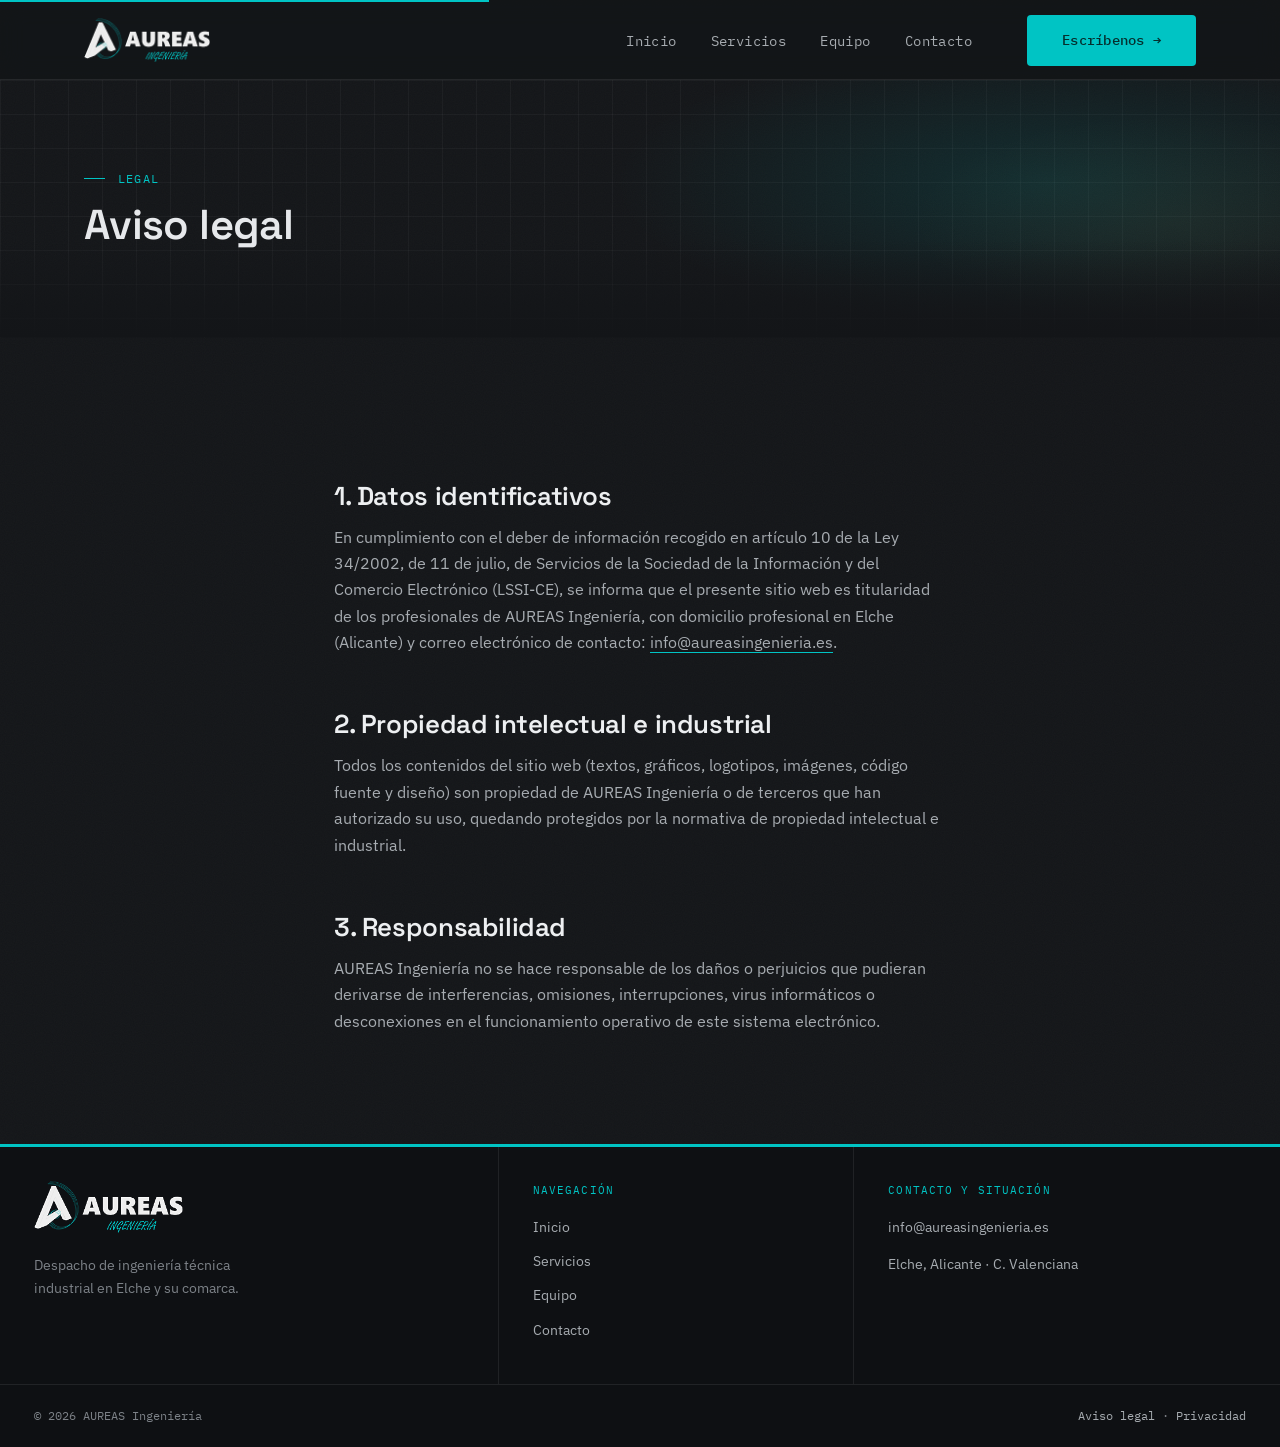
==== aviso-legal/index.html @ fb68b857 "Add files via upload" ====
<!doctype html>
<html lang="es">
<head>
<meta charset="UTF-8">
<meta name="viewport" content="width=device-width, initial-scale=1.0, maximum-scale=1.0, user-scalable=no, viewport-fit=cover">
<title>Aviso legal — AUREAS Ingeniería</title>
<meta name="description" content="Identificación del prestador del sitio aureasingenieria.es.">
<link rel="canonical" href="https://aureasingenieria.es/aviso-legal/">
<meta name="color-scheme" content="dark">
<meta name="theme-color" content="#131518">

<link rel="icon" type="image/svg+xml" href="/assets/img/favicon.svg">
<link rel="icon" type="image/png" sizes="32x32" href="/assets/img/favicon-32.png">
<link rel="apple-touch-icon" sizes="180x180" href="/assets/img/apple-touch-icon.png">

<meta property="og:locale" content="es_ES">
<meta property="og:type" content="website">
<meta property="og:site_name" content="AUREAS Ingeniería">
<meta property="og:title" content="Aviso legal — AUREAS Ingeniería">
<meta property="og:description" content="Identificación del prestador del sitio aureasingenieria.es.">
<meta property="og:image" content="https://aureasingenieria.es/assets/img/og-image.png">
<meta property="og:url" content="https://aureasingenieria.es/aviso-legal/">
<meta name="twitter:card" content="summary_large_image">
<meta name="twitter:title" content="Aviso legal — AUREAS Ingeniería">
<meta name="twitter:description" content="Identificación del prestador del sitio aureasingenieria.es.">
<meta name="twitter:image" content="https://aureasingenieria.es/assets/img/og-image.png">

<link rel="preconnect" href="https://fonts.googleapis.com">
<link rel="preconnect" href="https://fonts.gstatic.com" crossorigin>
<link rel="stylesheet" href="https://fonts.googleapis.com/css2?family=Space+Grotesk:wght@500;600;700&family=IBM+Plex+Sans:wght@400;500;600&family=IBM+Plex+Mono:wght@400;500&display=swap">
<link rel="preload" as="image" href="/assets/img/logo-aureas-light.png">
<link rel="stylesheet" href="/assets/css/styles.css?v=3.3">
</head>
<body>
<a class="skip-link" href="#contenido">Saltar al contenido</a>
<header class="site-header">
  <div class="container site-header__inner">
    <a class="brand" href="/" aria-label="AUREAS Ingeniería — inicio">
      <img class="brand__logo-full" src="/assets/img/logo-aureas-light.png" alt="AUREAS Ingeniería" width="86" height="30">
    </a>
    <nav class="nav" aria-label="Navegación principal">
      <ul class="nav__links" id="nav-links">
        <li><a href="/">Inicio</a></li>
        <li><a href="/servicios/">Servicios</a></li>
        <li><a href="/quienes-somos/">Equipo</a></li>
        <li><a href="/contacto/">Contacto</a></li>
      </ul>
      <a class="btn btn--primary nav__cta" href="mailto:info@aureasingenieria.es">Escríbenos <span class="btn__arrow" aria-hidden="true">→</span></a>
      <button class="nav-toggle" aria-expanded="false" aria-controls="nav-links">Menú</button>
    </nav>
  </div>
</header>

<main id="contenido">

  <section class="section page-hero">
    <div class="container">
      <p class="eyebrow">Legal</p>
      <h1 style="font-size:var(--text-h2);margin-top:var(--sp-2)"><span class="gild">Aviso legal</span></h1>
    </div>
  </section>

  <section class="section">
    <div class="container prose">
      <h2>1. Datos identificativos</h2>
      <p>En cumplimiento con el deber de información recogido en artículo 10 de la Ley 34/2002, de 11 de julio, de Servicios de la Sociedad de la Información y del Comercio Electrónico (LSSI-CE), se informa que el presente sitio web es titularidad de los profesionales de AUREAS Ingeniería, con domicilio profesional en Elche (Alicante) y correo electrónico de contacto: <a href="mailto:info@aureasingenieria.es">info@aureasingenieria.es</a>.</p>
      
      <h2>2. Propiedad intelectual e industrial</h2>
      <p>Todos los contenidos del sitio web (textos, gráficos, logotipos, imágenes, código fuente y diseño) son propiedad de AUREAS Ingeniería o de terceros que han autorizado su uso, quedando protegidos por la normativa de propiedad intelectual e industrial.</p>

      <h2>3. Responsabilidad</h2>
      <p>AUREAS Ingeniería no se hace responsable de los daños o perjuicios que pudieran derivarse de interferencias, omisiones, interrupciones, virus informáticos o desconexiones en el funcionamiento operativo de este sistema electrónico.</p>
    </div>
  </section>

</main>

<footer class="cajetin-footer">
  <div class="cajetin-footer__top">
    <div class="cajetin-cell cajetin-footer__brand">
      <img class="footer-logo" src="/assets/img/logo-aureas-light.png" alt="AUREAS Ingeniería" loading="lazy" decoding="async">
      <p>Despacho de ingeniería técnica industrial en Elche y su comarca.</p>
    </div>
    <div class="cajetin-cell">
      <div class="cajetin-cell__label">Navegación</div>
      <ul>
        <li><a href="/">Inicio</a></li>
        <li><a href="/servicios/">Servicios</a></li>
        <li><a href="/quienes-somos/">Equipo</a></li>
        <li><a href="/contacto/">Contacto</a></li>
      </ul>
    </div>
    <div class="cajetin-cell">
      <div class="cajetin-cell__label">Contacto y Situación</div>
      <ul>
        <li><a href="mailto:info@aureasingenieria.es">info@aureasingenieria.es</a></li>
      </ul>
      <p style="margin-top:var(--sp-2)">Elche, Alicante · C. Valenciana</p>
    </div>
  </div>
  <div class="cajetin-footer__bottom">
    <span>© <span data-year></span> AUREAS Ingeniería</span>
    <span><a href="/aviso-legal/">Aviso legal</a> · <a href="/privacidad/">Privacidad</a></span>
  </div>
</footer>
<script src="/assets/js/main.js?v=3.3"></script>
</body>
</html>
---- assets/css/styles.css ----
/* =========================================================
   AUREAS INGENIERÍA — sistema de diseño v4 · tema oscuro
   Espaciado: Fibonacci · Tipografía: escala áurea
   Oro (aureus) reservado a tres momentos: el brillo del
   titular, el anillo interior de la bobina y la selección.
   ========================================================= */

@import url('https://fonts.googleapis.com/css2?family=Space+Grotesk:wght@500;600;700&family=IBM+Plex+Sans:wght@400;500;600&family=IBM+Plex+Mono:wght@400;500&display=swap');

:root {
  color-scheme: dark;

  --bg: #131518;
  --bg-soft: #191c20;
  --panel: #1e2227;
  --panel-hover: #22262c;
  --line: rgba(255,255,255,.08);
  --line-strong: rgba(255,255,255,.16);

  --text: #edeff1;
  --text-soft: #a7acb1;
  --text-muted: #7d8288;

  --turquoise: #00c4c4;
  --turquoise-soft: #00b8b8;
  --turquoise-dim: rgba(0,196,196,.10);
  --gold: #d9b45b;
  --gold-soft: rgba(217,180,91,.14);

  --font-display: 'Space Grotesk', system-ui, sans-serif;
  --font-body: 'IBM Plex Sans', system-ui, sans-serif;
  --font-mono: 'IBM Plex Mono', ui-monospace, monospace;

  --text-sm: .9rem;
  --text-base: 1rem;
  --text-lead: clamp(1.08rem, 1rem + .35vw, 1.22rem);
  --text-h3: clamp(1.28rem, 1.1rem + .8vw, 1.618rem);
  --text-h2: clamp(1.65rem, 1.25rem + 1.7vw, 2.618rem);
  --text-h1: clamp(2.35rem, 1.55rem + 3.4vw, 4.1rem);

  --sp-1: 8px; --sp-2: 13px; --sp-3: 21px; --sp-4: 34px;
  --sp-5: 55px; --sp-6: 89px; --sp-7: 144px;

  --radius: 4px;
  --content-w: 1180px;
  --shadow-soft: 0 1px 2px rgba(0,0,0,.4), 0 12px 32px -14px rgba(0,0,0,.5);
  --ease: cubic-bezier(.4,0,.2,1);
}


/* — barra de progreso de lectura: completa el corte áureo del header — */
.scroll-progress{
  position:fixed;top:0;left:0;height:2px;width:0;z-index:60;
  background:linear-gradient(90deg,var(--turquoise),var(--gold));
  pointer-events:none;
}

/* — scrollbar a juego — */
html{scrollbar-color:#2a2f35 var(--bg);scrollbar-width:thin;scroll-padding-top:89px}
::-webkit-scrollbar{width:12px}
::-webkit-scrollbar-track{background:var(--bg)}
::-webkit-scrollbar-thumb{background:#2a2f35;border:3px solid var(--bg);border-radius:8px}
::-webkit-scrollbar-thumb:hover{background:var(--turquoise-soft)}

*,*::before,*::after{box-sizing:border-box}
html{
  scroll-behavior:smooth;
  overflow-x:hidden;
  max-width:100%;
  width:100%;
}
body{
  margin:0;
  overflow-x:hidden;
  max-width:100%;
  width:100%;
  position:relative;
  touch-action:pan-y;
  font-family:var(--font-body);
  font-size:var(--text-base);
  line-height:1.65;
  color:var(--text);
  /* grano sutil sobre el fondo para matar la plancha plana */
  background-color:var(--bg);
  background-image:url("data:image/svg+xml,%3Csvg xmlns='http://www.w3.org/2000/svg' width='140' height='140'%3E%3Cfilter id='n'%3E%3CfeTurbulence type='fractalNoise' baseFrequency='.9' numOctaves='2' stitchTiles='stitch'/%3E%3C/filter%3E%3Crect width='100%25' height='100%25' filter='url(%23n)' opacity='.028'/%3E%3C/svg%3E");
  -webkit-font-smoothing:antialiased;
  text-rendering:optimizeLegibility;
}
img{max-width:100%;display:block}
a{color:inherit;text-decoration:none}
h1,h2,h3,h4{
  font-family:var(--font-display);
  font-weight:600;line-height:1.12;margin:0;
  letter-spacing:-.015em;text-wrap:balance;
}
p{margin:0 0 var(--sp-3)}
ul{margin:0;padding:0;list-style:none}
::selection{background:var(--gold-soft);color:var(--text)}

@media (prefers-reduced-motion:reduce){
  html{scroll-behavior:auto}
  *,*::before,*::after{
    animation-duration:.001ms!important;
    animation-iteration-count:1!important;
    transition-duration:.001ms!important;
  }
}
:focus-visible{outline:2.5px solid var(--turquoise);outline-offset:3px;border-radius:2px}

.skip-link{
  position:absolute;left:-9999px;top:0;z-index:100;
  background:var(--turquoise);color:#04302f;
  font-family:var(--font-mono);font-size:.85rem;
  padding:var(--sp-2) var(--sp-3);
}
.skip-link:focus{left:var(--sp-2);top:var(--sp-2)}

.container{max-width:var(--content-w);margin-inline:auto;padding-inline:var(--sp-4)}

.eyebrow{
  display:flex;align-items:center;gap:var(--sp-2);
  font-family:var(--font-mono);font-size:.76rem;
  letter-spacing:.1em;text-transform:uppercase;
  color:var(--turquoise);
  margin-bottom:var(--sp-2);
}
.eyebrow::before{content:'';display:inline-block;width:21px;height:1.5px;background:var(--turquoise)}
.lead{font-size:var(--text-lead);color:var(--text-soft);max-width:54ch}

/* ============ HEADER ============ */
.site-header{
  position:sticky;top:0;z-index:50;
  background:rgba(19,21,24,.82);
  backdrop-filter:saturate(140%) blur(12px);
  border-bottom:1px solid var(--line);
}
.site-header::before{
  content:'';display:block;height:2px;
  background:linear-gradient(90deg,var(--turquoise) 0%,var(--turquoise) 38.2%,transparent 38.2%);
}
.site-header__inner{
  display:flex;align-items:center;justify-content:space-between;
  gap:var(--sp-4);padding-block:var(--sp-2);
}
.brand{display:flex;align-items:center}
.brand img{height:44px;width:auto}
.brand__logo-full{height:44px}
.brand:hover img{opacity:.85}
@media (max-width:760px){.brand img,.brand__logo-full{height:36px}}

.nav{display:flex;align-items:center;gap:var(--sp-5)}
.nav__links{display:flex;gap:var(--sp-4)}
.nav__links a{
  position:relative;
  font-family:var(--font-mono);font-size:.85rem;letter-spacing:.03em;
  color:var(--text-soft);padding-block:var(--sp-1);
  transition:color .18s var(--ease);
}
.nav__links a::after{
  content:'';position:absolute;left:0;right:100%;bottom:2px;height:2px;
  background:var(--turquoise);transition:right .22s var(--ease);
}
.nav__links a:hover{color:var(--text)}
.nav__links a:hover::after,
.nav__links a[aria-current="page"]::after{right:0}
.nav__links a[aria-current="page"]{color:var(--text)}

.nav-toggle{
  display:none;background:none;
  border:1.5px solid var(--line-strong);border-radius:var(--radius);
  padding:var(--sp-1) var(--sp-2);
  font-family:var(--font-mono);font-size:.82rem;color:var(--text);
  cursor:pointer;
}
@media (max-width:760px){
  .nav__links{
    position:absolute;inset:100% 0 auto 0;background:var(--bg-soft);
    border-bottom:1px solid var(--line-strong);
    flex-direction:column;gap:0;padding:var(--sp-2) var(--sp-4) var(--sp-3);
    display:none;box-shadow:var(--shadow-soft);
    z-index:100;
  }
  .nav__links.is-open{display:flex}
  .nav__links a{
    padding-block:14px;
    border-bottom:1px solid var(--line);
    width:100%;
    font-size:.92rem;
    display:flex;
    align-items:center;
  }
  .nav__links li:last-child a{border-bottom:none}
  .nav__links a::after{display:none}
  .nav__cta{display:none}
  .nav-toggle{
    display:inline-flex;
    align-items:center;
    justify-content:center;
    min-height:38px;
    padding:var(--sp-1) var(--sp-3);
    -webkit-tap-highlight-color:transparent;
  }
}

/* ============ BOTONES ============ */
.btn{
  display:inline-flex;align-items:center;gap:var(--sp-1);
  font-family:var(--font-mono);font-size:.86rem;letter-spacing:.02em;
  padding:var(--sp-2) var(--sp-4);
  border-radius:var(--radius);border:1.5px solid transparent;
  cursor:pointer;
  transition:transform .18s var(--ease),background .18s var(--ease),
             border-color .18s var(--ease),color .18s var(--ease),
             box-shadow .18s var(--ease);
}
.btn__arrow{display:inline-block;transition:transform .18s var(--ease)}
.btn:hover .btn__arrow{transform:translateX(3px)}
.btn--primary{background:var(--turquoise);color:#052e2d;font-weight:500}
.btn--primary:hover{background:#00dede;transform:translateY(-1px);box-shadow:0 6px 20px -8px rgba(0,196,196,.5)}
.btn--primary:active{transform:translateY(0)}
.btn--ghost{border-color:var(--line-strong);color:var(--text)}
.btn--ghost:hover{border-color:var(--turquoise);color:var(--turquoise)}

/* ============ HERO ============ */
.hero{
  position:relative;overflow:hidden;
  clip-path:inset(0);
  -webkit-clip-path:inset(0);
  padding-block:var(--sp-7) var(--sp-6);
  border-bottom:1px solid var(--line);
  background-image:
    linear-gradient(rgba(255,255,255,.045) 1px,transparent 1px),
    linear-gradient(90deg,rgba(255,255,255,.045) 1px,transparent 1px);
  background-size:34px 34px;
  animation:grid-drift 90s linear infinite;
}
@keyframes grid-drift{from{background-position:0 0}to{background-position:34px 34px}}
.hero::before{
  content:'';position:absolute;inset:0;pointer-events:none;
  background:radial-gradient(circle at 76% 50%,rgba(0,196,196,.16),transparent 50%);
  animation:glow-breathe 9s ease-in-out infinite;
}
@keyframes glow-breathe{0%,100%{opacity:.45}50%{opacity:1}}
.hero::after{
  content:'';position:absolute;inset:0;pointer-events:none;
  background:linear-gradient(180deg,transparent 60%,var(--bg) 100%);
}
@media (prefers-reduced-motion:reduce){
  .hero{animation:none}
  .hero::before{animation:none;opacity:.6}
}

.hero__arcs{
  position:absolute;top:50%;right:-22%;
  transform:translate3d(var(--mx,0px),calc(-50% + var(--plx,0px) + var(--my,0px)),0);
  width:min(78vw,980px);height:auto;
  pointer-events:none;will-change:transform;
  transition:transform .5s cubic-bezier(.22,1,.36,1);
}
.hero__arcs .rotor{
  transform-origin:560px 400px;transform-box:view-box;
  animation:rotor-spin 110s linear infinite;
}
@keyframes rotor-spin{to{transform:rotate(360deg)}}
.hero__arcs circle{
  fill:none;stroke:var(--turquoise);stroke-linecap:round;
  stroke-dasharray:93 7;stroke-dashoffset:100;
  animation:draw-arc 2s var(--ease) forwards;
}
/* el anillo interior se hace oro: la energía convergiendo */
.hero__arcs .arc-gold{stroke:url(#arcGold)}
.hero__arcs circle:nth-child(1){stroke-width:2.8;opacity:.95;animation-delay:.15s}
.hero__arcs circle:nth-child(2){stroke-width:2;opacity:.55;animation-delay:.4s}
.hero__arcs circle:nth-child(3){stroke-width:1.4;opacity:.35;animation-delay:.65s}
.hero__arcs circle:nth-child(4){stroke-width:1;opacity:.2;animation-delay:.9s}
@keyframes draw-arc{to{stroke-dashoffset:0}}
@media (prefers-reduced-motion:reduce){
  .hero__arcs circle{animation:none;stroke-dashoffset:0}
  .hero__arcs .rotor{animation:none}
}
@media (max-width:760px){
  .hero{padding-block:var(--sp-6) var(--sp-5)}
  .hero__arcs{
    right:-10%;
    width:min(65vw,260px);
    opacity:.4;
    will-change:auto;
  }
}

.hero__content{position:relative;z-index:1;max-width:740px}
.hero h1{font-size:var(--text-h1)}

/* — el dorado: un reflejo metálico áureo recorre todos los titulares principales y nombres — */
.gild{
  background: linear-gradient(105deg,
    #e6e8eb 0%, #e6e8eb 36%,
    #fcedb8 45%, #d9b45b 50%, #fcedb8 55%,
    #e6e8eb 64%, #e6e8eb 100%);
  background-size: 280% 100%;
  background-position: 100% 0;
  -webkit-background-clip: text;
  background-clip: text;
  color: transparent;
  display: inline;
  animation: gild-sweep 8.5s var(--ease) infinite;
}

.section__head h2,
.team-card__name,
.team-card h3,
.seq__slide h3,
.process-step h3,
.service-card h3,
.plano-frame h2,
.cta-final h2,
.contact-card h2 {
  background: linear-gradient(105deg,
    #e6e8eb 0%, #e6e8eb 36%,
    #fcedb8 45%, #d9b45b 50%, #fcedb8 55%,
    #e6e8eb 64%, #e6e8eb 100%);
  background-size: 280% 100%;
  background-position: 100% 0;
  -webkit-background-clip: text;
  background-clip: text;
  color: transparent;
  display: block;
  width: 100%;
  animation: gild-sweep 8.5s var(--ease) infinite;
}
@keyframes gild-sweep{
  0%{background-position:110% 0}
  32%{background-position:-10% 0}
  100%{background-position:-10% 0}
}
@media (prefers-reduced-motion:reduce){
  .gild,
  .section__head h2,
  .team-card__name,
  .team-card h3,
  .seq__slide h3,
  .process-step h3,
  .service-card h3,
  .plano-frame h2,
  .cta-final h2,
  .contact-card h2 {
    animation:none;background:none;color:var(--text);
  }
}

/* Desfase de destello escalonado en tarjetas para cadencia visual orgánica */
.team-card:nth-child(1) .team-card__name, .team-card:nth-child(1) h3 { animation-delay: 0s; }
.team-card:nth-child(2) .team-card__name, .team-card:nth-child(2) h3 { animation-delay: 1.2s; }
.team-card:nth-child(3) .team-card__name, .team-card:nth-child(3) h3 { animation-delay: 2.4s; }

.seq__slide:nth-child(1) h3, .process-step:nth-child(1) h3 { animation-delay: 0s; }
.seq__slide:nth-child(2) h3, .process-step:nth-child(2) h3 { animation-delay: 1.4s; }
.seq__slide:nth-child(3) h3, .process-step:nth-child(3) h3 { animation-delay: 2.8s; }

.services-grid .service-card:nth-child(1) h3 { animation-delay: 0s; }
.services-grid .service-card:nth-child(2) h3 { animation-delay: 1.1s; }
.services-grid .service-card:nth-child(3) h3 { animation-delay: 2.2s; }
.services-grid .service-card:nth-child(4) h3 { animation-delay: 3.3s; }

.hero .lead{margin-top:var(--sp-3);margin-bottom:var(--sp-5)}
.hero__actions{display:flex;gap:var(--sp-3);flex-wrap:wrap}

/* — banda de credenciales — */
.cred-strip{
  border-bottom:1px solid var(--line);
  background:linear-gradient(180deg,var(--bg-soft),var(--bg));
}
.cred-strip__inner{
  display:grid;grid-template-columns:repeat(3,1fr);
  padding:0;
}
.cred-item{
  display:flex;flex-direction:column;gap:2px;
  padding:var(--sp-4) var(--sp-4) var(--sp-4) 0;
  border-left:1px solid var(--line);
  padding-left:var(--sp-4);
  position:relative;
}
.cred-item:first-child{border-left:none;padding-left:0}
.cred-item::before{
  content:'';position:absolute;top:var(--sp-4);left:0;
  width:2px;height:21px;background:var(--turquoise);
}
.cred-item:first-child::before{display:none}
.cred-item__k{
  font-family:var(--font-mono);font-size:.7rem;letter-spacing:.1em;
  text-transform:uppercase;color:var(--turquoise);
}
.cred-item__v{font-size:.95rem;color:var(--text);line-height:1.4}
@media (max-width:760px){
  .cred-strip__inner{grid-template-columns:1fr}
  .cred-item{border-left:none;padding-left:0;border-top:1px solid var(--line);padding-block:var(--sp-3)}
  .cred-item:first-child{border-top:none}
  .cred-item::before{display:none}
}

/* ============ SECCIONES ============ */
.section{
  position:relative;
  padding-block:var(--sp-6);
  overflow:hidden;
  clip-path:inset(0);
  -webkit-clip-path:inset(0);
}
.section--mist{
  position:relative;
  overflow:hidden;
  clip-path:inset(0);
  -webkit-clip-path:inset(0);
  background:radial-gradient(ellipse 85% 65% at 50% 50%, #181c22 0%, var(--bg) 100%);
  border-block:1px solid var(--line);
}
.section--mist::before{
  content:'';position:absolute;inset:0;pointer-events:none;
  background-image:
    linear-gradient(rgba(0,196,196,.045) 1px, transparent 1px),
    linear-gradient(90deg, rgba(0,196,196,.045) 1px, transparent 1px);
  background-size:40px 40px;
  -webkit-mask-image:radial-gradient(ellipse 80% 70% at 50% 50%, #000 35%, transparent 88%);
  mask-image:radial-gradient(ellipse 80% 70% at 50% 50%, #000 35%, transparent 88%);
  animation:mesh-pulse 14s ease-in-out infinite alternate;
}
@keyframes mesh-pulse{
  0%{opacity:.45;transform:scale(1)}
  100%{opacity:.95;transform:scale(1.02)}
}
.section--mist::after{
  content:'';position:absolute;top:50%;right:-240px;
  width:960px;height:960px;border-radius:50%;
  transform:translateY(-50%);
  background:
    radial-gradient(circle at center, rgba(0,196,196,.14) 0%, transparent 60%),
    repeating-radial-gradient(circle at center, transparent 0 46px, rgba(0,196,196,.06) 46px 47.5px, transparent 47.5px 92px, rgba(217,180,91,.045) 92px 93.5px);
  pointer-events:none;
  animation:rings-breathe 14s ease-in-out infinite;
}
@keyframes rings-breathe{
  0%,100%{opacity:.5;transform:translateY(-50%) scale(1)}
  50%{opacity:1;transform:translateY(-50%) scale(1.03)}
}
.section--mist .container{position:relative;z-index:1}
@media (prefers-reduced-motion:reduce){
  .section--mist::before{animation:none}
  .section--mist::after{animation:none;opacity:.6}
}
@media (max-width:760px){
  .section--mist::after{
    right:-40px;
    width:min(75vw,300px);
    height:min(75vw,300px);
    opacity:.3;
  }
}

.section--spiral{
  position:relative;
  overflow:hidden;
  clip-path:inset(0);
  -webkit-clip-path:inset(0);
  background:
    radial-gradient(ellipse 70% 60% at 18% 50%, rgba(0,196,196,.09) 0%, transparent 65%),
    radial-gradient(ellipse 65% 55% at 82% 50%, rgba(217,180,91,.07) 0%, transparent 65%),
    var(--bg);
}
.section--spiral::before{
  content:'';position:absolute;inset:0;pointer-events:none;
  background-image:
    radial-gradient(rgba(0,196,196,.07) 1.2px, transparent 1.2px),
    radial-gradient(rgba(217,180,91,.05) 1.2px, transparent 1.2px);
  background-size:36px 36px, 72px 72px;
  background-position:0 0, 18px 18px;
  -webkit-mask-image:radial-gradient(ellipse 85% 75% at 50% 50%, #000 40%, transparent 92%);
  mask-image:radial-gradient(ellipse 85% 75% at 50% 50%, #000 40%, transparent 92%);
  animation:mesh-pulse 16s ease-in-out infinite alternate;
}
.section--spiral::after{
  content:'';position:absolute;top:50%;left:-200px;
  width:880px;height:880px;border-radius:50%;
  transform:translateY(-50%);
  background:
    radial-gradient(circle at center, rgba(217,180,91,.09) 0%, transparent 64%),
    repeating-radial-gradient(circle at center, transparent 0 52px, rgba(255,255,255,.03) 52px 53px, transparent 53px 104px, rgba(0,196,196,.04) 104px 105px);
  pointer-events:none;
  animation:rings-breathe 18s ease-in-out infinite reverse;
}
.section--spiral .container{position:relative;z-index:1}

.section--contact{
  position:relative;
  overflow:hidden;
  clip-path:inset(0);
  -webkit-clip-path:inset(0);
  background:
    radial-gradient(ellipse 65% 55% at 28% 45%, rgba(0,196,196,.10) 0%, transparent 68%),
    radial-gradient(ellipse 60% 50% at 75% 55%, rgba(217,180,91,.08) 0%, transparent 68%),
    var(--bg);
}
.section--contact::before{
  content:'';position:absolute;inset:0;pointer-events:none;
  background-image:
    linear-gradient(rgba(0,196,196,.04) 1px, transparent 1px),
    linear-gradient(90deg, rgba(0,196,196,.04) 1px, transparent 1px);
  background-size:46px 46px;
  -webkit-mask-image:radial-gradient(ellipse 80% 75% at 50% 50%, #000 35%, transparent 88%);
  mask-image:radial-gradient(ellipse 80% 75% at 50% 50%, #000 35%, transparent 88%);
  animation:mesh-pulse 16s ease-in-out infinite alternate;
}
.section--contact::after{
  content:'';position:absolute;top:50%;left:50%;
  width:min(125vw, 1050px);height:min(125vw, 1050px);
  transform:translate(-50%,-50%);
  border-radius:50%;
  background:
    radial-gradient(circle at center, transparent 35%, rgba(0,196,196,.06) 50%, transparent 68%),
    repeating-radial-gradient(circle at center, transparent 0 60px, rgba(0,196,196,.04) 60px 61.5px, transparent 61.5px 120px, rgba(217,180,91,.035) 120px 121.5px);
  pointer-events:none;
  animation:orbit-spin 140s linear infinite;
}
.section--contact .container{position:relative;z-index:1}

.section__head{max-width:640px;margin-bottom:var(--sp-5)}
.section__head h2{margin-top:var(--sp-2)}
.section__head h2::after{
  content:'';display:block;width:89px;height:2px;
  margin-top:var(--sp-2);border-radius:1px;
  background:linear-gradient(90deg,
    var(--turquoise) 0 32px,
    var(--gold) 32px 36px,
    var(--line-strong) 36px 100%);
}
.section__head[style*="text-align:center"] h2::after,
.section__head[style*="text-align: center"] h2::after,
.section__head.is-centered h2::after{
  margin-inline:auto;
}

/* — espiral áurea de fondo, integrada, rotando imperceptible — */
.bg-spiral{
  position:absolute;top:50%;right:-12%;
  width:min(62vw,760px);height:auto;
  transform:translateY(-50%);
  pointer-events:none;opacity:.5;
}
.bg-spiral .spin{
  transform-origin:400px 400px;transform-box:view-box;
  animation:spiral-spin 240s linear infinite;
}
@keyframes spiral-spin{to{transform:rotate(-360deg)}}
.bg-spiral path{
  fill:none;stroke:rgba(0,196,196,.12);stroke-width:1.4;
  stroke-linecap:round;
}
.bg-spiral .spiral-eye{stroke:rgba(217,180,91,.28);stroke-width:1.8}
.section > .container{position:relative;z-index:1}
@media (prefers-reduced-motion:reduce){.bg-spiral .spin{animation:none}}
@media (max-width:760px){
  .bg-spiral{
    right:-10%;
    width:min(50vw,220px);
    opacity:.25;
  }
}

/* — panel con marcas de esquina — */
.plano-frame{
  position:relative;
  border:1px solid var(--line-strong);
  border-top:1px solid rgba(255,255,255,0.12);
  border-radius:var(--radius);
  padding:var(--sp-5);
  background:linear-gradient(150deg, rgba(30,34,40,0.9) 0%, rgba(19,21,24,0.96) 100%);
  backdrop-filter:blur(10px);
  -webkit-backdrop-filter:blur(10px);
  box-shadow:var(--shadow-soft), inset 0 1px 0 rgba(255,255,255,0.05);
  transition:border-color .25s var(--ease), box-shadow .25s var(--ease);
}
.plano-frame:hover{
  border-color:rgba(0,196,196,0.4);
  box-shadow:var(--shadow-soft), 0 0 32px -10px rgba(0,196,196,0.18);
}
.plano-frame__mark{position:absolute;width:15px;height:15px;color:var(--turquoise);opacity:.85}
.plano-frame__mark svg{width:100%;height:100%}
.plano-frame__mark--tl{top:-7.5px;left:-7.5px}
.plano-frame__mark--tr{top:-7.5px;right:-7.5px}
.plano-frame__mark--bl{bottom:-7.5px;left:-7.5px}
.plano-frame__mark--br{bottom:-7.5px;right:-7.5px}
@media (max-width:600px){.plano-frame{padding:var(--sp-4)}}

/* ============ SERVICIOS ============ */
.services-grid{
  display:grid;grid-template-columns:repeat(2,1fr);
  gap:1px;background:var(--line);
  border:1px solid var(--line);border-radius:var(--radius);
  overflow:hidden;
}
.service-card{
  position:relative;
  background:var(--panel);padding:var(--sp-5);
  display:flex;flex-direction:column;gap:var(--sp-2);
  transition:background .2s var(--ease);
}
.service-card::before{
  content:'';position:absolute;top:0;left:0;right:0;height:2.5px;
  background:linear-gradient(90deg,var(--turquoise),rgba(217,180,91,.75));
  transform:scaleX(0);transform-origin:left;
  transition:transform .28s var(--ease);
}
.service-card>*{position:relative;z-index:1}
.service-card::after{
  content:attr(data-letter);
  position:absolute;right:13px;bottom:-8px;z-index:0;
  font-family:var(--font-display);font-weight:700;
  font-size:6rem;line-height:1;
  color:rgba(255,255,255,.035);
  pointer-events:none;
  transition:color .3s var(--ease),transform .3s var(--ease);
}
.service-card:hover::after{color:rgba(0,196,196,.08);transform:translateY(-3px)}
.service-card:hover{background:var(--panel-hover)}
.service-card:hover::before{transform:scaleX(1)}
.service-card__ref{font-family:var(--font-mono);font-size:.76rem;color:var(--turquoise);letter-spacing:.05em}
.service-card h3{font-size:var(--text-h3)}
.service-card p{color:var(--text-soft);margin-bottom:0}
.service-card__for{
  margin-top:auto;padding-top:var(--sp-3);
  font-family:var(--font-mono);font-size:.76rem;
  color:var(--text-muted);border-top:1px solid var(--line);
}
@media (max-width:760px){
  .services-grid{grid-template-columns:1fr}
  .service-card{padding:var(--sp-4)}
}

/* ============ PROCESO ============ */
.process{display:grid;grid-template-columns:repeat(3,1fr);gap:var(--sp-4);counter-reset:paso}
.process-step{position:relative;padding-top:var(--sp-4);border-top:2px solid var(--line-strong);counter-increment:paso}
.process-step::before{
  content:'0' counter(paso);
  position:absolute;top:calc(-1 * var(--sp-2) - 6px);left:0;
  background:var(--bg-soft);padding-right:var(--sp-2);
  font-family:var(--font-mono);font-size:.8rem;
  color:var(--turquoise);letter-spacing:.06em;
}
.section:not(.section--mist) .process-step::before{background:var(--bg)}
.process-step h3{font-size:1.12rem;margin-bottom:var(--sp-1)}
.process-step p{color:var(--text-soft);font-size:var(--text-sm);margin-bottom:0}
@media (max-width:760px){.process{grid-template-columns:1fr;gap:var(--sp-5)}}

/* ============ EQUIPO ============ */
.team-grid{display:grid;grid-template-columns:repeat(3,1fr);gap:var(--sp-4)}
.team-card{
  display:flex;flex-direction:column;
  padding:var(--sp-5) var(--sp-4);
  background:linear-gradient(155deg, rgba(30,34,40,0.92) 0%, rgba(19,21,24,0.96) 100%);
  backdrop-filter:blur(8px);
  -webkit-backdrop-filter:blur(8px);
  border:1px solid var(--line-strong);
  border-top:1px solid rgba(255,255,255,0.12);
  border-radius:var(--radius);
  box-shadow:var(--shadow-soft);
  transition:border-color .22s var(--ease),box-shadow .22s var(--ease),transform .22s var(--ease);
  position:relative;
}
.team-card:hover{
  border-color:var(--turquoise);
  box-shadow:0 12px 32px -10px rgba(0,0,0,0.8), 0 0 28px -8px rgba(0,196,196,0.22);
  transform:translateY(-3px);
}
.team-card__role{
  color:var(--turquoise);
  font-family:var(--font-mono);
  font-size:.74rem;
  letter-spacing:.06em;
  text-transform:uppercase;
  margin-bottom:var(--sp-2);
}
.team-card h3, .team-card__name{
  font-size:1.2rem;
  margin:0 0 var(--sp-3);
  color:var(--text);
  font-weight:600;
  line-height:1.25;
}
.team-card__bio{
  color:var(--text-soft);
  font-size:var(--text-sm);
  line-height:1.7;
  flex-grow:1;
  margin-bottom:var(--sp-4);
}
.team-card__mail{
  margin-top:auto;
  padding-top:var(--sp-3);
  border-top:1px solid var(--line);
  font-size:.86rem;
}
.team-card__mail a{
  color:var(--text);
  border-bottom:1px solid rgba(0,196,196,.45);
  transition:color .18s var(--ease), border-color .18s var(--ease);
}
.team-card__mail a:hover{
  color:var(--turquoise);
  border-color:var(--turquoise);
}
.team-card__col{margin:var(--sp-2) 0 0;font-family:var(--font-mono);font-size:.76rem;color:var(--turquoise)}
@media (max-width:900px){.team-grid{grid-template-columns:1fr}}

.placeholder-block{color:var(--text-soft)}
.placeholder-block__tag{
  display:inline-block;
  font-family:var(--font-mono);font-size:.74rem;letter-spacing:.05em;
  color:var(--turquoise);
  border:1px solid rgba(0,196,196,.5);border-radius:999px;
  padding:3px var(--sp-2);margin-bottom:var(--sp-3);
  background:var(--turquoise-dim);
}

/* ============ CONTACTO ============ */
.contact-grid{
  display:grid;
  grid-template-columns:repeat(2,1fr);
  gap:var(--sp-5);
  align-items:stretch;
}
@media (max-width:860px){
  .contact-grid{
    grid-template-columns:1fr;
    gap:var(--sp-4);
  }
}

.contact-card{
  display:flex;
  flex-direction:column;
  justify-content:center;
  gap:var(--sp-4);
  padding:var(--sp-5);
  background:linear-gradient(150deg, rgba(30,34,40,0.9) 0%, rgba(19,21,24,0.96) 100%);
  backdrop-filter:blur(10px);
  -webkit-backdrop-filter:blur(10px);
  border:1px solid var(--line-strong);
  border-top:1px solid rgba(255,255,255,0.12);
  border-radius:var(--radius);
  box-shadow:var(--shadow-soft);
  position:relative;
  transition:border-color .25s var(--ease), box-shadow .25s var(--ease);
}
.contact-card:hover{
  border-color:rgba(0,196,196,0.4);
  box-shadow:var(--shadow-soft), 0 0 32px -10px rgba(0,196,196,0.18);
}
.contact-card__item{
  display:flex;
  flex-direction:column;
  gap:6px;
  padding-bottom:var(--sp-3);
  border-bottom:1px solid var(--line);
}
.contact-card__item:last-child{
  padding-bottom:0;
  border-bottom:none;
}
.contact-item__label{
  font-family:var(--font-mono);
  font-size:.72rem;
  color:var(--turquoise);
  letter-spacing:.08em;
  text-transform:uppercase;
}
.contact-item__value{
  font-size:1.05rem;
  color:var(--text);
  display:inline-flex;
  align-items:center;
  flex-wrap:wrap;
  gap:var(--sp-2);
}
.contact-item__value a{
  color:var(--text);
  border-bottom:1.5px solid var(--turquoise);
  transition:color .18s var(--ease);
  word-break:break-all;
}
.contact-item__value a:hover{color:var(--turquoise)}

.copy-btn{
  font-family:var(--font-mono);font-size:.72rem;
  color:var(--text-muted);background:none;
  border:1px solid var(--line-strong);border-radius:var(--radius);
  padding:2px var(--sp-2);cursor:pointer;
  transition:color .18s,border-color .18s;
  min-height:26px;display:inline-flex;align-items:center;
}
.copy-btn:hover,.copy-btn.is-copied{color:var(--turquoise);border-color:var(--turquoise)}

.person-link{
  display:block;padding:var(--sp-3);background:var(--panel);
  border:1px solid var(--line);border-radius:var(--radius);
  transition:border-color .2s var(--ease),box-shadow .2s var(--ease);
}
.person-link:hover{border-color:var(--turquoise);box-shadow:var(--shadow-soft)}
.person-link .contact-item__value{font-size:.95rem;color:var(--turquoise)}

/* ============ LEGAL ============ */
.prose{max-width:68ch}
.prose h2{font-size:var(--text-h3);margin-top:var(--sp-5);margin-bottom:var(--sp-2)}
.prose p{color:var(--text-soft)}
.prose a{border-bottom:1.5px solid var(--turquoise)}
.prose a:hover{color:var(--turquoise)}
.prose code{font-family:var(--font-mono);font-size:.9em;background:var(--panel);padding:1px 5px;border-radius:2px}

/* ============ FOOTER — cajetín ============ */
.cajetin-footer{background:#0e1013;color:var(--text)}
.cajetin-footer__top{
  display:grid;grid-template-columns:1.4fr 1fr 1.2fr;
  border-top:3px solid var(--turquoise);
}
.cajetin-cell{padding:var(--sp-4);border-left:1px solid var(--line)}
.cajetin-cell:first-child{border-left:none}
.cajetin-cell__label{
  font-family:var(--font-mono);font-size:.7rem;
  letter-spacing:.1em;text-transform:uppercase;
  color:var(--turquoise);margin-bottom:var(--sp-2);
}
.cajetin-cell a,.cajetin-cell p{color:var(--text-soft);font-size:.9rem;margin:0 0 var(--sp-1)}
.cajetin-cell ul li{margin-bottom:var(--sp-1)}
.cajetin-cell a{transition:color .18s}
.cajetin-cell a:hover{color:var(--turquoise)}
.cajetin-footer__brand img{height:28px;width:auto;margin-bottom:var(--sp-2)}
.cajetin-footer__brand p{color:var(--text-muted);font-size:.85rem;max-width:32ch;margin:0}
.cajetin-footer__bottom{
  display:flex;justify-content:space-between;align-items:center;
  flex-wrap:wrap;gap:var(--sp-2);
  padding:var(--sp-3) var(--sp-4);
  font-family:var(--font-mono);font-size:.74rem;
  color:var(--text-muted);
  border-top:1px solid var(--line);
}
.cajetin-footer__bottom a{color:var(--text-soft);transition:color .18s}
.cajetin-footer__bottom a:hover{color:var(--turquoise)}
@media (max-width:760px){
  .cajetin-footer__top{
    grid-template-columns: 1fr 1fr;
  }
  .cajetin-cell{
    padding: var(--sp-3);
    border-left: 1px solid var(--line);
    border-top: 1px solid var(--line);
  }
  .cajetin-footer__brand{
    grid-column: 1 / -1;
    border-left: none;
    border-top: none;
    padding: var(--sp-3);
  }
  .cajetin-cell:nth-child(2){
    border-left: none;
  }
  .cajetin-cell__label{
    font-size: .68rem;
    margin-bottom: 6px;
  }
  .cajetin-cell a, .cajetin-cell p{
    font-size: .84rem;
  }
  .cajetin-footer__bottom{
    padding: var(--sp-2) var(--sp-3);
    font-size: .72rem;
    justify-content: center;
    text-align: center;
    gap: var(--sp-1) var(--sp-3);
  }
}

/* ============ 404 ============ */
.page-404{min-height:60vh;display:flex;align-items:center;position:relative;overflow:hidden}
.page-404 .hero__arcs{opacity:.5}

/* ============ REVEAL ============ */
.reveal{opacity:0;transform:translateY(14px);transition:opacity .55s var(--ease),transform .55s var(--ease)}
.reveal.is-visible{opacity:1;transform:translateY(0)}
.services-grid .service-card{
  opacity:0;transform:translateY(10px);
  transition:opacity .5s var(--ease),transform .5s var(--ease),background .2s var(--ease);
}
.services-grid.is-visible .service-card{opacity:1;transform:none}
.services-grid.is-visible .service-card:nth-child(1){transition-delay:.05s}
.services-grid.is-visible .service-card:nth-child(2){transition-delay:.13s}
.services-grid.is-visible .service-card:nth-child(3){transition-delay:.21s}
.services-grid.is-visible .service-card:nth-child(4){transition-delay:.29s}
@media (prefers-reduced-motion:reduce){
  .reveal,.services-grid .service-card{opacity:1;transform:none;transition:none}
}

@media print{
  .site-header,.cajetin-footer,.hero__arcs,.bg-spiral,.nav-toggle{display:none}
  body{color:#000;background:#fff}
}

/* =========================================================
   ÓRBITA DE SERVICIOS — los cuatro servicios giran alrededor
   del núcleo; al interactuar se detiene y se despliega.
   ========================================================= */
.orbit{
  --orbit-dim: 660px;
  --orbit-r: 236px;
  --node-dim: 168px;
  --core-dim: 288px;
  --node-icon-size: 52px;
  --node-label-size: .76rem;
  --node-num-size: .66rem;
  --core-title-size: 1.02rem;
  --core-text-size: .76rem;
  --core-ref-size: .64rem;
  --core-cta-size: .7rem;
  --core-pad: 34px 30px;
  position:relative;
  width:var(--orbit-dim);height:var(--orbit-dim);
  max-width:100%;
  margin:0 auto;
}
.orbit__field{
  position:absolute;inset:0;pointer-events:none;
}
.orbit__field circle{fill:none;stroke:rgba(255,255,255,.06);stroke-width:1}
.orbit__field .orbit-track{stroke:rgba(0,196,196,.16);stroke-dasharray:3 7}

.orbit__ring{
  position:absolute;inset:0;
  animation:orbit-spin 46s linear infinite;
}
@keyframes orbit-spin{to{transform:rotate(360deg)}}

.orbit__node{
  position:absolute;top:50%;left:50%;
  width:var(--node-dim);height:var(--node-dim);
  margin:calc(var(--node-dim) / -2) 0 0 calc(var(--node-dim) / -2);
  border-radius:50%;
  background:var(--panel);
  border:1px solid var(--line-strong);
  box-shadow:var(--shadow-soft);
  cursor:pointer;padding:0;
  -webkit-tap-highlight-color:transparent;
  touch-action:manipulation;
  transition:border-color .3s var(--ease),background .3s var(--ease),box-shadow .3s var(--ease);
}
.orbit__node-fix,.orbit__node-spin{
  position:absolute;inset:0;display:flex;
  align-items:center;justify-content:center;
}
.orbit__node-spin{animation:orbit-counter 46s linear infinite}
@keyframes orbit-counter{to{transform:rotate(-360deg)}}
.orbit__node-content{
  display:flex;flex-direction:column;align-items:center;justify-content:center;
  gap:10px;text-align:center;
  width:100%;height:100%;
  padding:12px;
  transition:transform .3s var(--ease);
}
.orbit__node:nth-child(1){transform:rotate(0deg) translateY(calc(-1 * var(--orbit-r)))}
.orbit__node:nth-child(2){transform:rotate(90deg) translateY(calc(-1 * var(--orbit-r)))}
.orbit__node:nth-child(3){transform:rotate(180deg) translateY(calc(-1 * var(--orbit-r)))}
.orbit__node:nth-child(4){transform:rotate(270deg) translateY(calc(-1 * var(--orbit-r)))}
.orbit__node:nth-child(1) .orbit__node-fix{transform:rotate(0deg)}
.orbit__node:nth-child(2) .orbit__node-fix{transform:rotate(-90deg)}
.orbit__node:nth-child(3) .orbit__node-fix{transform:rotate(-180deg)}
.orbit__node:nth-child(4) .orbit__node-fix{transform:rotate(-270deg)}

.orbit__node svg{
  width:46px;height:46px;
  color:var(--turquoise);
  transition:color .3s var(--ease), transform .3s var(--ease);
  flex-shrink:0;
  margin:0;
}
.orbit__node-label{
  font-family:var(--font-mono);font-size:.78rem;letter-spacing:.02em;
  color:var(--text);max-width:130px;line-height:1.25;
  text-align:center;margin:0;
}
.orbit__node-num{
  display:none;
}

/* al parar sobre la órbita: se detiene todo */
.orbit:hover .orbit__ring,
.orbit:hover .orbit__node-spin,
.orbit.is-paused .orbit__ring,
.orbit.is-paused .orbit__node-spin{animation-play-state:paused}

.orbit__node:hover,
.orbit__node.is-active{
  background:var(--panel-hover);
  border-color:var(--turquoise);
  box-shadow:0 0 0 8px rgba(0,196,196,.07),0 16px 44px -16px rgba(0,196,196,.5);
}
.orbit__node:hover .orbit__node-content,
.orbit__node.is-active .orbit__node-content{transform:scale(1.1)}
.orbit__node:hover svg,.orbit__node.is-active svg{color:var(--gold)}

/* núcleo: muestra la info del servicio activo */
.orbit__core{
  position:absolute;top:50%;left:50%;
  width:var(--core-dim);height:var(--core-dim);
  margin:calc(var(--core-dim) / -2) 0 0 calc(var(--core-dim) / -2);
  border-radius:50%;
  display:flex;flex-direction:column;align-items:center;justify-content:center;
  text-align:center;padding:var(--core-pad);
  background:
    radial-gradient(circle at 50% 42%,rgba(0,196,196,.07),transparent 62%),
    radial-gradient(circle,var(--panel) 58%,rgba(30,34,39,.55) 100%);
  border:1px solid var(--line);
  box-shadow:inset 0 0 60px -30px rgba(0,196,196,.5);
  pointer-events:none;overflow:hidden;
  transition:border-color .3s var(--ease),box-shadow .3s var(--ease);
}
.orbit.is-paused .orbit__core{
  pointer-events:auto;
  cursor:pointer;
  border-color:rgba(0,196,196,.4);
  box-shadow:inset 0 0 60px -20px rgba(0,196,196,.65), 0 0 24px -6px rgba(0,196,196,.25);
}
.orbit__core-ref{
  font-family:var(--font-mono);font-size:var(--core-ref-size);letter-spacing:.09em;
  color:var(--turquoise);margin-bottom:6px;max-width:210px;line-height:1.35;
}
.orbit__core-title{
  font-family:var(--font-display);font-weight:600;
  font-size:var(--core-title-size);line-height:1.22;max-width:212px;
}
.orbit__core-text{
  font-size:var(--core-text-size);color:var(--text-soft);line-height:1.42;
  margin-top:8px;max-width:206px;
}
.orbit__core-cta{
  margin-top:8px;font-family:var(--font-mono);font-size:var(--core-cta-size);
  color:var(--gold);opacity:0;transition:opacity .3s var(--ease);
}
.orbit.is-paused .orbit__core-cta{opacity:1}
.orbit__core>*{transition:opacity .25s var(--ease)}

@media (prefers-reduced-motion:reduce){
  .orbit__ring,.orbit__node-spin{animation:none}
}

/* adaptabilidad responsive de la órbita en tablets y móvil */
.orbit-fallback{display:none}

@media (max-width:860px){
  .orbit{
    --orbit-dim: min(92vw, 520px);
    --orbit-r: calc(var(--orbit-dim) * 0.36);
    --node-dim: calc(var(--orbit-dim) * 0.25);
    --core-dim: calc(var(--orbit-dim) * 0.44);
    --node-icon-size: 38px;
    --node-label-size: .68rem;
    --node-num-size: .6rem;
    --core-title-size: .95rem;
    --core-text-size: .72rem;
    --core-ref-size: .6rem;
    --core-pad: 24px 20px;
  }
}

@media (max-width:540px){
  .orbit{
    --orbit-dim: min(94vw, 370px);
    --orbit-r: calc(var(--orbit-dim) * 0.36);
    --node-dim: calc(var(--orbit-dim) * 0.24);
    --core-dim: calc(var(--orbit-dim) * 0.46);
    --node-icon-size: 26px;
    --node-label-size: .56rem;
    --node-num-size: .52rem;
    --core-title-size: .84rem;
    --core-text-size: .64rem;
    --core-ref-size: .54rem;
    --core-cta-size: .64rem;
    --core-pad: 14px 10px;
  }
  .orbit__node-content{gap:4px}
  .orbit__node-label{max-width:76px}
  .orbit__core-title{max-width:148px}
  .orbit__core-text{max-width:142px;margin-top:4px}
}

@media (max-width:350px){
  .orbit{
    --orbit-dim: 300px;
    --orbit-r: 104px;
    --node-dim: 68px;
    --core-dim: 136px;
    --node-icon-size: 20px;
    --node-label-size: .5rem;
    --core-title-size: .76rem;
    --core-text-size: .56rem;
    --core-pad: 8px 6px;
  }
  .orbit__node-label{display:none}
}

/* =========================================================
   PROCESO — carrusel horizontal deslizable
   ========================================================= */
.seq{position:relative}
.seq__track{
  display:flex;gap:var(--sp-4);
  overflow-x:auto;scroll-snap-type:x mandatory;
  scroll-behavior:smooth;
  padding-bottom:var(--sp-3);
  scrollbar-width:none;-ms-overflow-style:none;
}
.seq__track::-webkit-scrollbar{display:none}
.seq__slide{
  flex:0 0 min(100%,460px);
  scroll-snap-align:start;
  background:linear-gradient(155deg, rgba(30,34,42,0.92) 0%, rgba(18,20,24,0.96) 100%);
  backdrop-filter:blur(10px);
  -webkit-backdrop-filter:blur(10px);
  border:1px solid var(--line-strong);
  border-top:1px solid rgba(255,255,255,0.14);
  border-radius:var(--radius);
  padding:var(--sp-5);
  box-shadow:var(--shadow-soft);
  transition:border-color .3s var(--ease),opacity .4s var(--ease),transform .3s var(--ease),box-shadow .3s var(--ease);
  opacity:.65;
  position:relative;
}
.seq__slide.is-current{
  opacity:1;
  border-color:rgba(0,196,196,0.5);
  box-shadow:0 14px 36px -12px rgba(0,0,0,0.85), 0 0 30px -8px rgba(0,196,196,0.22);
  transform:translateY(-2px);
}
.seq__slide:hover{
  opacity:1;
  border-color:rgba(0,196,196,0.4);
}
.seq__slide-num{
  font-family:var(--font-mono);font-size:3.2rem;line-height:1;
  color:transparent;-webkit-text-stroke:1.2px rgba(0,196,196,.5);
  margin-bottom:var(--sp-3);
  letter-spacing:-.03em;
  transition:color .3s var(--ease), -webkit-text-stroke .3s var(--ease), text-shadow .3s var(--ease);
}
.seq__slide.is-current .seq__slide-num{
  -webkit-text-stroke:1.2px var(--turquoise);
  text-shadow:0 0 24px rgba(0,196,196,0.45);
}
.seq__slide h3{font-size:var(--text-h3);margin-bottom:var(--sp-2)}
.seq__slide p{color:var(--text-soft);margin-bottom:0;line-height:1.65}

.seq__rail{display:flex;gap:var(--sp-1);margin-top:var(--sp-3)}
.seq__dot{
  flex:1;height:3px;border:0;padding:0;cursor:pointer;
  background:var(--line);border-radius:2px;overflow:hidden;position:relative;
}
.seq__dot::after{
  content:'';position:absolute;inset:0;width:0;
  background:linear-gradient(90deg,var(--turquoise),var(--gold));
}
.seq__dot.is-current::after{width:100%;transition:width .3s var(--ease)}
.seq__dot.is-running::after{width:100%;transition:width var(--seq-dur,6s) linear}
.seq__hint{
  margin-top:var(--sp-2);
  font-family:var(--font-mono);font-size:.72rem;color:var(--text-muted);
}
@media (max-width:760px){
  .seq__slide{flex-basis:86%;padding:var(--sp-4)}
}

/* =========================================================
   CTA final con fondo trabajado
   ========================================================= */
.cta-final{
  position:relative;
  overflow:hidden;
  clip-path:inset(0);
  -webkit-clip-path:inset(0);
  text-align:center;
}
.cta-final::before{
  content:'';position:absolute;inset:0;pointer-events:none;
  background:
    radial-gradient(ellipse 60% 70% at 50% 50%,rgba(0,196,196,.10),transparent 70%),
    repeating-linear-gradient(90deg,transparent 0 33px,rgba(255,255,255,.025) 33px 34px);
  animation:cta-pulse 11s ease-in-out infinite;
}
@keyframes cta-pulse{0%,100%{opacity:.6}50%{opacity:1}}
.cta-final__arcs{
  position:absolute;top:50%;left:50%;
  width:min(120vw,1100px);height:auto;
  transform:translate(-50%,-50%);
  pointer-events:none;opacity:.5;
}
.cta-final__arcs circle{fill:none;stroke:rgba(0,196,196,.14);stroke-width:1.2;stroke-dasharray:2 10}
.cta-final__arcs .gold-ring{stroke:rgba(217,180,91,.28);stroke-dasharray:2 14}
.cta-final__arcs .spin-slow{
  transform-origin:400px 400px;transform-box:view-box;
  animation:orbit-spin 160s linear infinite;
}
.cta-final .container{position:relative;z-index:1}
@media (prefers-reduced-motion:reduce){
  .cta-final::before{animation:none}
  .cta-final__arcs .spin-slow{animation:none}
}
@media (max-width:760px){
  .cta-final__arcs{
    width:min(90vw,320px);
  }
}

/* — footer: logo grande — */
.cajetin-footer__brand .footer-logo{height:52px;margin-bottom:var(--sp-3)}
.team-card__mail{margin:var(--sp-2) 0 0;font-size:.86rem}
.team-card__mail a{color:var(--text-soft);border-bottom:1px solid rgba(0,196,196,.45);transition:color .18s}
.team-card__mail a:hover{color:var(--turquoise)}
.seq__panels{min-height:230px;display:flex;flex-direction:column}
@media (max-width:760px){.seq__panels{min-height:0}}

/* ============ PÁGINAS DE SERVICIO ============ */
.crumbs{font-family:var(--font-mono);font-size:.76rem;color:var(--text-muted)}
.crumbs a{color:var(--text-soft);border-bottom:1px solid rgba(0,196,196,.4);transition:color .18s}
.crumbs a:hover{color:var(--turquoise)}
.crumbs span[aria-hidden]{margin-inline:6px;color:var(--line-strong)}

.spec-list{display:grid;grid-template-columns:repeat(2,1fr);gap:1px;background:var(--line);border:1px solid var(--line);border-radius:var(--radius);overflow:hidden}
.spec-list__item{
  position:relative;background:var(--panel);
  padding:var(--sp-3) var(--sp-4) var(--sp-3) var(--sp-5);
  color:var(--text-soft);font-size:.95rem;
  transition:background .2s var(--ease),color .2s var(--ease);
}
.spec-list__item:hover{
  background:var(--panel-hover);
  color:var(--text);
}
.spec-list__item::before{
  content:'';position:absolute;left:var(--sp-3);top:calc(var(--sp-3) + 9px);
  width:9px;height:9px;border-radius:50%;
  border:1.5px solid var(--turquoise);
}
@media (max-width:760px){.spec-list{grid-template-columns:1fr}}

/* enlaces de servicio en la lista alternativa */
a.service-card{text-decoration:none}
a.service-card .service-card__for{color:var(--turquoise)}


/* ============ ESCENARIO DE LA ÓRBITA ============ */
.orbit-stage{
  position:relative;padding-block:var(--sp-5);
  isolation:isolate;
  overflow:hidden;
  clip-path:inset(0);
  -webkit-clip-path:inset(0);
}
@media (max-width:760px){
  .orbit-stage{padding-block:var(--sp-4)}
  .orbit-stage__deco{
    width:min(94vw,380px);
  }
}
.orbit-stage::before{
  content:'';position:absolute;inset:-10% -20%;z-index:-2;pointer-events:none;
  background:
    radial-gradient(ellipse 46% 52% at 50% 50%,rgba(0,196,196,.12),transparent 68%),
    radial-gradient(ellipse 30% 34% at 50% 50%,rgba(217,180,91,.07),transparent 70%);
  animation:stage-breathe 12s ease-in-out infinite;
}
@keyframes stage-breathe{0%,100%{opacity:.55}50%{opacity:1}}
.orbit-stage::after{
  content:'';position:absolute;inset:0;z-index:-2;pointer-events:none;
  background-image:radial-gradient(rgba(255,255,255,.055) 1px,transparent 1px);
  background-size:26px 26px;
  -webkit-mask-image:radial-gradient(ellipse 55% 60% at 50% 50%,#000 20%,transparent 78%);
  mask-image:radial-gradient(ellipse 55% 60% at 50% 50%,#000 20%,transparent 78%);
}
.orbit-stage__deco{
  position:absolute;top:50%;left:50%;z-index:-1;
  width:min(150vw,1400px);height:auto;
  transform:translate(-50%,-50%);
  pointer-events:none;
}
.orbit-stage__deco circle{fill:none;stroke:rgba(255,255,255,.05);stroke-width:1}
.orbit-stage__deco .deco-dash{stroke:rgba(0,196,196,.13);stroke-dasharray:1 14}
.orbit-stage__deco .deco-gold{stroke:rgba(217,180,91,.16);stroke-dasharray:1 22}
.orbit-stage__deco .deco-spin{
  transform-origin:500px 500px;transform-box:view-box;
  animation:orbit-spin 200s linear infinite;
}
.orbit-stage__deco .deco-spin-rev{
  transform-origin:500px 500px;transform-box:view-box;
  animation:orbit-spin 260s linear infinite reverse;
}
@media (prefers-reduced-motion:reduce){
  .orbit-stage::before{animation:none}
  .orbit-stage__deco .deco-spin,.orbit-stage__deco .deco-spin-rev{animation:none}
}

/* ============ CABECERA DE PÁGINAS SECUNDARIAS ============ */
.page-hero{
  position:relative;overflow:hidden;
  clip-path:inset(0);
  -webkit-clip-path:inset(0);
  background-image:
    linear-gradient(rgba(255,255,255,.035) 1px,transparent 1px),
    linear-gradient(90deg,rgba(255,255,255,.035) 1px,transparent 1px);
  background-size:34px 34px;
  animation:grid-drift 120s linear infinite;
}
.page-hero::before{
  content:'';position:absolute;inset:0;pointer-events:none;
  background:
    radial-gradient(ellipse 55% 90% at 82% 40%,rgba(0,196,196,.13),transparent 62%),
    radial-gradient(ellipse 30% 60% at 92% 55%,rgba(217,180,91,.05),transparent 70%);
  animation:glow-breathe 11s ease-in-out infinite;
}
.page-hero::after{
  content:'';position:absolute;inset:0;pointer-events:none;
  background:linear-gradient(180deg,transparent 62%,var(--bg) 100%);
}
.page-hero .container{position:relative;z-index:1}
.page-hero__arcs{
  position:absolute;top:50%;right:-14%;
  transform:translateY(-50%);
  width:min(60vw,660px);height:auto;pointer-events:none;
}
.page-hero__arcs .arcs-spin{
  transform-origin:400px 400px;transform-box:view-box;
  animation:orbit-spin 150s linear infinite;
}
.page-hero__arcs circle{fill:none;stroke:rgba(0,196,196,.16);stroke-width:1.6;stroke-dasharray:93 7}
.page-hero__arcs .gold{stroke:rgba(217,180,91,.22);stroke-width:1.2}
.page-hero__arcs .faint{stroke:rgba(255,255,255,.05);stroke-dasharray:none}
@media (prefers-reduced-motion:reduce){
  .page-hero{animation:none}
  .page-hero::before{animation:none;opacity:.65}
  .page-hero__arcs .arcs-spin{animation:none}
}
@media (max-width:760px){
  .page-hero__arcs{
    right:-10%;
    width:min(50vw,220px);
    opacity:.4;
  }
}

/* la lista de especificaciones: si el número es impar, la última ocupa toda la fila */
.spec-list__item:last-child:nth-child(odd){grid-column:1 / -1}

/* ============ NOTIFICACIÓN FLOTANTE MAILTO / WEBMAIL ============ */
.mail-toast{
  position:fixed;
  bottom:var(--sp-4);
  right:var(--sp-4);
  z-index:9999;
  max-width:min(94vw, 420px);
  background:linear-gradient(150deg, rgba(28,32,38,0.96) 0%, rgba(15,17,20,0.98) 100%);
  backdrop-filter:blur(14px);
  -webkit-backdrop-filter:blur(14px);
  border:1px solid rgba(0,196,196,0.6);
  border-radius:var(--radius);
  box-shadow:0 16px 40px -10px rgba(0,0,0,0.85), 0 0 24px -6px rgba(0,196,196,0.3);
  padding:var(--sp-3) var(--sp-4);
  opacity:0;
  transform:translateY(16px) scale(0.96);
  pointer-events:none;
  transition:opacity .28s var(--ease), transform .28s var(--ease);
}
.mail-toast.is-visible{
  opacity:1;
  transform:translateY(0) scale(1);
  pointer-events:auto;
}
.mail-toast__inner{
  display:flex;
  flex-direction:column;
  gap:var(--sp-2);
}
.mail-toast__info{
  display:flex;
  gap:var(--sp-2);
  align-items:flex-start;
}
.mail-toast__icon{
  display:inline-flex;
  align-items:center;
  justify-content:center;
  width:22px;
  height:22px;
  border-radius:50%;
  background:var(--turquoise);
  color:#090b0e;
  font-size:.75rem;
  font-weight:700;
  flex-shrink:0;
  margin-top:2px;
}
.mail-toast__title{
  font-size:.86rem;
  color:var(--text);
  line-height:1.35;
}
.mail-toast__email{
  color:var(--turquoise);
  font-family:var(--font-mono);
  font-size:.84rem;
  word-break:break-all;
}
.mail-toast__hint{
  font-size:.76rem;
  color:var(--text-muted);
  margin-top:2px;
  line-height:1.35;
}
.mail-toast__actions{
  display:flex;
  align-items:center;
  flex-wrap:wrap;
  gap:6px;
  margin-top:4px;
}
.mail-toast__btn{
  font-family:var(--font-mono);
  font-size:.72rem;
  color:var(--text);
  background:var(--panel);
  border:1px solid var(--line-strong);
  border-radius:4px;
  padding:4px 9px;
  text-decoration:none;
  display:inline-flex;
  align-items:center;
  transition:border-color .18s var(--ease), color .18s var(--ease), background .18s var(--ease);
}
.mail-toast__btn:hover{
  border-color:var(--turquoise);
  color:var(--turquoise);
  background:var(--panel-hover);
}
.mail-toast__close{
  margin-left:auto;
  background:none;
  border:none;
  color:var(--text-muted);
  font-size:.92rem;
  padding:4px 6px;
  cursor:pointer;
  line-height:1;
  transition:color .18s;
}
.mail-toast__close:hover{color:var(--text)}
@media (max-width:600px){
  .mail-toast{
    bottom:var(--sp-3);
    right:var(--sp-3);
    left:var(--sp-3);
    max-width:none;
  }
}
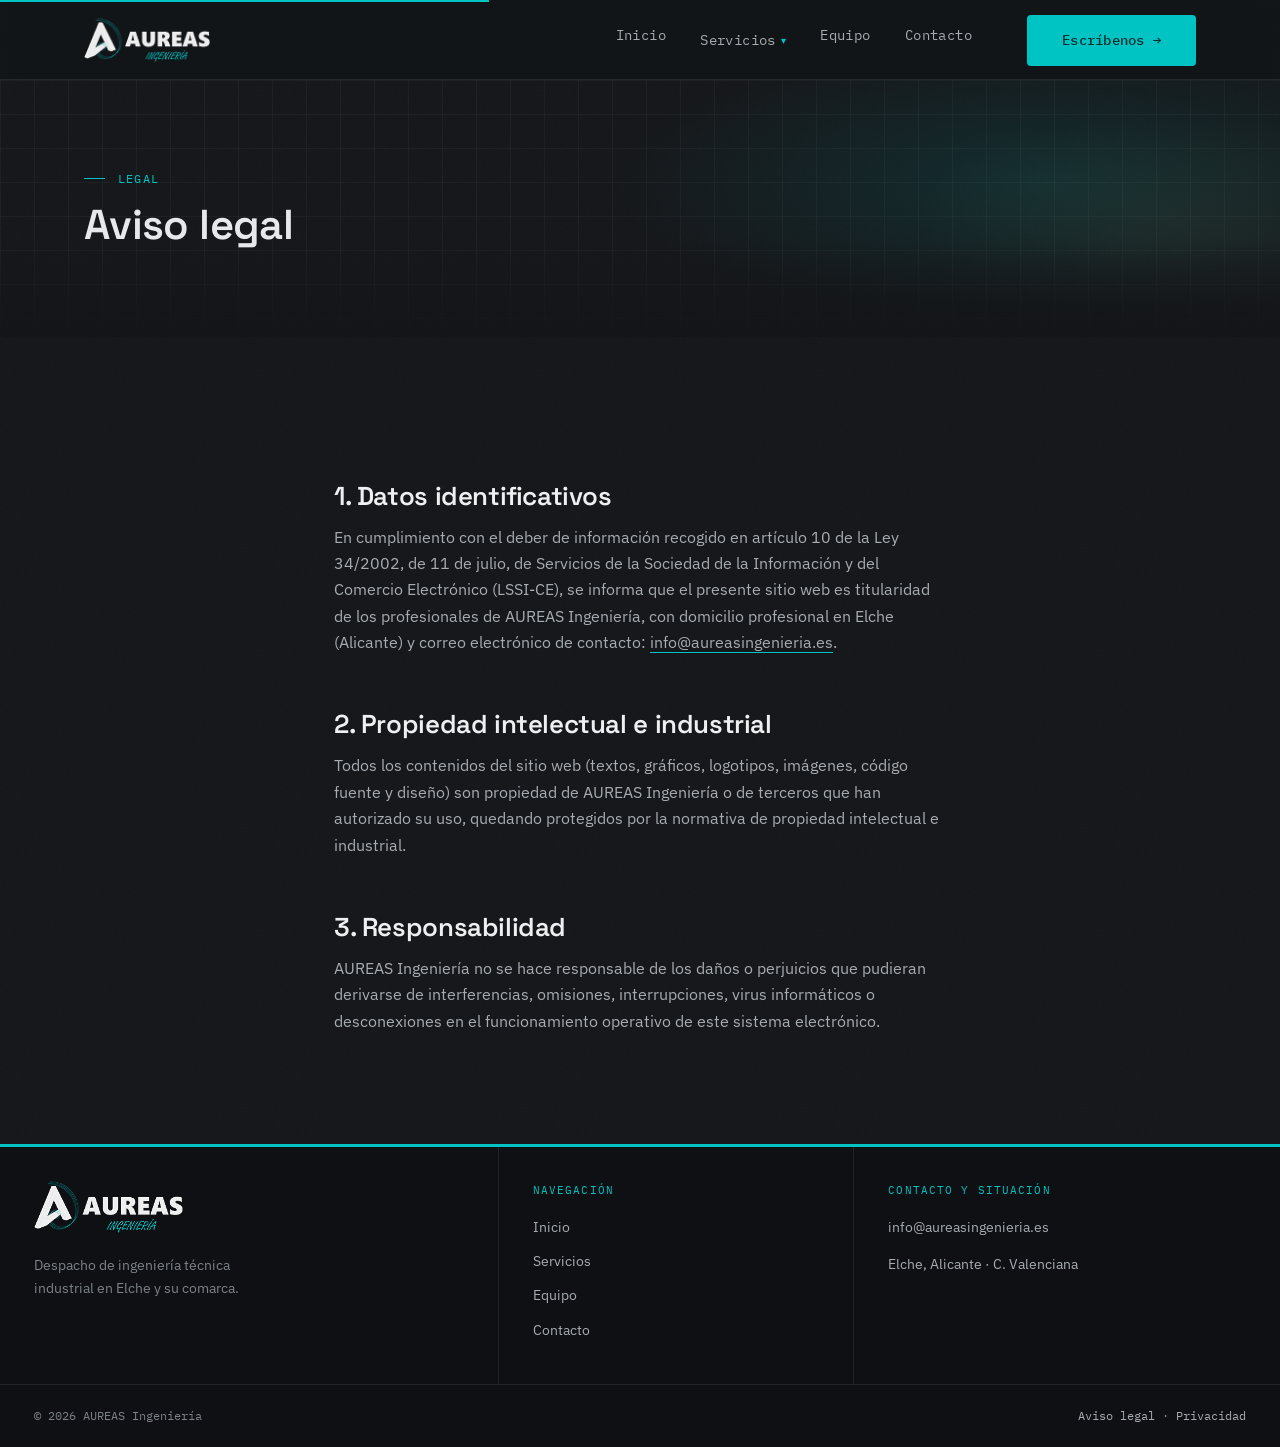
==== commit efed225a: "Add files via upload" ====
--- a/aviso-legal/index.html
+++ b/aviso-legal/index.html
@@ -29,7 +29,7 @@
 <link rel="preconnect" href="https://fonts.gstatic.com" crossorigin>
 <link rel="stylesheet" href="https://fonts.googleapis.com/css2?family=Space+Grotesk:wght@500;600;700&family=IBM+Plex+Sans:wght@400;500;600&family=IBM+Plex+Mono:wght@400;500&display=swap">
 <link rel="preload" as="image" href="/assets/img/logo-aureas-light.png">
-<link rel="stylesheet" href="/assets/css/styles.css?v=3.3">
+<link rel="stylesheet" href="/assets/css/styles.css?v=4.0">
 </head>
 <body>
 <a class="skip-link" href="#contenido">Saltar al contenido</a>
@@ -41,7 +41,44 @@
     <nav class="nav" aria-label="Navegación principal">
       <ul class="nav__links" id="nav-links">
         <li><a href="/">Inicio</a></li>
-        <li><a href="/servicios/">Servicios</a></li>
+        <li class="nav-item--dropdown">
+          <a class="nav-link--dropdown" href="/servicios/" aria-haspopup="true" aria-expanded="false">
+            Servicios <span class="dropdown-chevron" aria-hidden="true">▾</span>
+          </a>
+          <div class="nav-dropdown" role="menu">
+            <a class="dropdown-item" href="/servicios/proyectos-electricos/" role="menuitem">
+              <div class="dropdown-item__icon">⚡</div>
+              <div class="dropdown-item__text">
+                <strong>Proyectos eléctricos</strong>
+                <span>Baja tensión, memorias MTD y visados</span>
+              </div>
+            </a>
+            <a class="dropdown-item" href="/servicios/licencias-actividad/" role="menuitem">
+              <div class="dropdown-item__icon">📋</div>
+              <div class="dropdown-item__text">
+                <strong>Licencias de actividad</strong>
+                <span>Aperturas, DR, ambiental y OCAs</span>
+              </div>
+            </a>
+            <a class="dropdown-item" href="/servicios/certificados/" role="menuitem">
+              <div class="dropdown-item__icon">🏅</div>
+              <div class="dropdown-item__text">
+                <strong>Certificados y memorias</strong>
+                <span>Solidez, persistencia y peritajes</span>
+              </div>
+            </a>
+            <a class="dropdown-item" href="/servicios/legalizaciones/" role="menuitem">
+              <div class="dropdown-item__icon">🏛️</div>
+              <div class="dropdown-item__text">
+                <strong>Legalizaciones</strong>
+                <span>Industria, ayuntamientos y trámites</span>
+              </div>
+            </a>
+            <div class="dropdown-footer">
+              <a href="/servicios/">Ver visión general de servicios →</a>
+            </div>
+          </div>
+        </li>
         <li><a href="/quienes-somos/">Equipo</a></li>
         <li><a href="/contacto/">Contacto</a></li>
       </ul>
@@ -103,6 +140,6 @@
     <span><a href="/aviso-legal/">Aviso legal</a> · <a href="/privacidad/">Privacidad</a></span>
   </div>
 </footer>
-<script src="/assets/js/main.js?v=3.3"></script>
+<script src="/assets/js/main.js?v=4.0"></script>
 </body>
 </html>
--- a/assets/css/styles.css
+++ b/assets/css/styles.css
@@ -1270,10 +1270,12 @@
   content:'';position:absolute;inset:-10% -20%;z-index:-2;pointer-events:none;
   background:
     radial-gradient(ellipse 46% 52% at 50% 50%,rgba(0,196,196,.12),transparent 68%),
-    radial-gradient(ellipse 30% 34% at 50% 50%,rgba(217,180,91,.07),transparent 70%);
+    radial-gradient(ellipse 30% 34% at 50% 50%,rgba(217,180,91,.07),transparent 70%),
+    radial-gradient(ellipse 35% 60% at 2% 50%,rgba(0,196,196,.13),transparent 74%),
+    radial-gradient(ellipse 35% 60% at 98% 50%,rgba(217,180,91,.10),transparent 74%);
   animation:stage-breathe 12s ease-in-out infinite;
 }
-@keyframes stage-breathe{0%,100%{opacity:.55}50%{opacity:1}}
+@keyframes stage-breathe{0%,100%{opacity:.6}50%{opacity:1}}
 .orbit-stage::after{
   content:'';position:absolute;inset:0;z-index:-2;pointer-events:none;
   background-image:radial-gradient(rgba(255,255,255,.055) 1px,transparent 1px);
@@ -1301,6 +1303,207 @@
 @media (prefers-reduced-motion:reduce){
   .orbit-stage::before{animation:none}
   .orbit-stage__deco .deco-spin,.orbit-stage__deco .deco-spin-rev{animation:none}
+  .star, .star--dot, .shooting-star{animation:none!important;opacity:.35}
+  .shooting-star{display:none}
+}
+
+/* ============ COSMOS & ESTRELLAS EN LA ÓRBITA ============ */
+.orbit-cosmos{
+  position:absolute;
+  inset:0;
+  pointer-events:none;
+  z-index:-1;
+  overflow:hidden;
+}
+
+/* Flancos laterales de telemetría técnica */
+.orbit-flank{
+  position:absolute;
+  top:50%;
+  transform:translateY(-50%);
+  display:flex;
+  align-items:center;
+  gap:var(--sp-3);
+  pointer-events:none;
+  user-select:none;
+  opacity:.65;
+  transition:opacity .3s var(--ease);
+}
+.orbit-flank--left{left:clamp(12px, 3.5vw, 64px)}
+.orbit-flank--right{right:clamp(12px, 3.5vw, 64px);flex-direction:row-reverse}
+
+.orbit-ruler{
+  display:flex;
+  flex-direction:column;
+  gap:5px;
+  opacity:.5;
+}
+.orbit-ruler span{
+  display:block;
+  width:8px;
+  height:1px;
+  background:rgba(0,196,196,.35);
+}
+.orbit-ruler span.ruler-major{
+  width:18px;
+  background:var(--turquoise);
+  box-shadow:0 0 6px rgba(0,196,196,.6);
+}
+.orbit-ruler--rev span{
+  margin-left:auto;
+  background:rgba(217,180,91,.35);
+}
+.orbit-ruler--rev span.ruler-major{
+  background:var(--gold);
+  box-shadow:0 0 6px rgba(217,180,91,.6);
+}
+
+.orbit-data{
+  display:flex;
+  flex-direction:column;
+  gap:3px;
+  font-family:var(--font-mono);
+  font-size:.65rem;
+  letter-spacing:.08em;
+  color:var(--text-muted);
+}
+.orbit-data.text-right{text-align:right}
+.orbit-data .data-tag{
+  color:var(--turquoise);
+  font-weight:600;
+  letter-spacing:.12em;
+}
+.orbit-flank--right .data-tag{color:var(--gold)}
+.orbit-data .data-sub{
+  color:rgba(255,255,255,.4);
+  font-size:.58rem;
+}
+.orbit-data .data-val{
+  color:var(--text-soft);
+  font-size:.6rem;
+}
+
+@media (max-width:1120px){
+  .orbit-flank{display:none}
+}
+
+/* Estrellas titilantes */
+.star{
+  position:absolute;
+  color:rgba(217,180,91,0.75);
+  font-size:11px;
+  line-height:1;
+  text-shadow:0 0 8px rgba(217,180,91,0.85), 0 0 16px rgba(0,196,196,0.5);
+  animation:star-twinkle 4s ease-in-out infinite alternate;
+  user-select:none;
+}
+.star--far-left-top{top:8%;left:4%;font-size:12px;color:rgba(0,196,196,.85);animation-delay:1.5s}
+.star--far-left-mid{top:52%;left:3%;font-size:9px;color:rgba(242,223,167,.8);animation-delay:.3s}
+.star--far-left-bot{bottom:12%;left:5%;font-size:11px;color:rgba(217,180,91,.85);animation-delay:2.7s}
+
+.star--far-right-top{top:10%;right:4%;font-size:13px;color:rgba(242,223,167,.9);animation-delay:.9s}
+.star--far-right-mid{top:48%;right:3%;font-size:10px;color:rgba(0,196,196,.85);animation-delay:2.2s}
+.star--far-right-bot{bottom:14%;right:5%;font-size:12px;color:rgba(217,180,91,.8);animation-delay:1.7s}
+
+.star--1{top:14%;left:16%;font-size:13px;color:rgba(242,223,167,0.9);animation-delay:0s}
+.star--2{top:24%;right:15%;font-size:11px;color:rgba(0,196,196,0.85);animation-delay:1.3s}
+.star--3{bottom:20%;left:14%;font-size:10px;color:rgba(217,180,91,0.8);animation-delay:2.1s}
+.star--4{bottom:22%;right:12%;font-size:14px;color:rgba(242,223,167,0.95);animation-delay:0.7s}
+.star--5{top:42%;left:9%;font-size:9px;color:rgba(0,196,196,0.75);animation-delay:2.8s}
+.star--6{bottom:38%;right:9%;font-size:11px;color:rgba(217,180,91,0.85);animation-delay:1.9s}
+
+.star--dot{
+  position:absolute;
+  width:3.5px;height:3.5px;
+  border-radius:50%;
+  background:rgba(255,255,255,0.85);
+  box-shadow:0 0 6px rgba(0,196,196,0.85), 0 0 12px rgba(242,223,167,0.5);
+}
+.dot--far-left{top:32%;left:5%;animation:star-twinkle 3.5s ease-in-out infinite alternate;animation-delay:1.9s}
+.dot--far-right{bottom:32%;right:5%;animation:star-twinkle 4.2s ease-in-out infinite alternate;animation-delay:.8s}
+.dot--1{top:19%;left:28%;animation:star-twinkle 3.2s ease-in-out infinite alternate;animation-delay:.5s}
+.dot--2{top:16%;right:26%;animation:star-twinkle 4.5s ease-in-out infinite alternate;animation-delay:1.8s}
+.dot--3{bottom:15%;left:25%;animation:star-twinkle 3.8s ease-in-out infinite alternate;animation-delay:2.4s}
+.dot--4{bottom:14%;right:24%;animation:star-twinkle 4.1s ease-in-out infinite alternate;animation-delay:1.1s}
+
+@keyframes star-twinkle{
+  0%{opacity:.25;transform:scale(0.85)}
+  50%{opacity:1;transform:scale(1.3);text-shadow:0 0 12px rgba(242,223,167,0.95), 0 0 22px rgba(0,196,196,0.75)}
+  100%{opacity:.35;transform:scale(0.9)}
+}
+
+/* Estrellas fugaces sincronizadas con el ciclo del destello áureo (8.5s) */
+.shooting-star{
+  position:absolute;
+  height:2px;
+  border-radius:999px;
+  background:linear-gradient(90deg, #fff, rgba(242,223,167,0.9) 35%, rgba(0,196,196,0.45) 75%, transparent);
+  box-shadow:0 0 10px rgba(217,180,91,0.85), 0 0 18px rgba(0,196,196,0.6);
+  opacity:0;
+  pointer-events:none;
+}
+
+/* Estrella fugaz 1: cruza la esquina superior izquierda */
+.shooting-star--1{
+  top:12%;
+  left:24%;
+  width:150px;
+  transform:rotate(-35deg);
+  animation:shooting-1 8.5s var(--ease) infinite;
+}
+@keyframes shooting-1{
+  0%{opacity:0;transform:translate(0, 0) rotate(-35deg) scaleX(0.1)}
+  2%{opacity:1;transform:translate(-50px, 40px) rotate(-35deg) scaleX(1)}
+  6%{opacity:0;transform:translate(-130px, 95px) rotate(-35deg) scaleX(1.3)}
+  100%{opacity:0;transform:translate(-130px, 95px) rotate(-35deg) scaleX(1.3)}
+}
+
+/* Estrella fugaz 2: cruza la esquina superior derecha */
+.shooting-star--2{
+  top:16%;
+  right:16%;
+  width:160px;
+  transform:rotate(-42deg);
+  animation:shooting-2 8.5s var(--ease) infinite;
+  animation-delay:1.2s;
+}
+@keyframes shooting-2{
+  0%{opacity:0;transform:translate(0, 0) rotate(-42deg) scaleX(0.1)}
+  2.5%{opacity:1;transform:translate(-60px, 50px) rotate(-42deg) scaleX(1)}
+  7%{opacity:0;transform:translate(-150px, 130px) rotate(-42deg) scaleX(1.4)}
+  100%{opacity:0;transform:translate(-150px, 130px) rotate(-42deg) scaleX(1.4)}
+}
+
+/* Estrella fugaz 3: cruza la esquina inferior derecha */
+.shooting-star--3{
+  bottom:18%;
+  right:14%;
+  width:140px;
+  transform:rotate(-38deg);
+  animation:shooting-3 8.5s var(--ease) infinite;
+  animation-delay:2.4s;
+}
+@keyframes shooting-3{
+  0%{opacity:0;transform:translate(0, 0) rotate(-38deg) scaleX(0.1)}
+  2.2%{opacity:1;transform:translate(-45px, 35px) rotate(-38deg) scaleX(1)}
+  6.5%{opacity:0;transform:translate(-120px, 90px) rotate(-38deg) scaleX(1.2)}
+  100%{opacity:0;transform:translate(-120px, 90px) rotate(-38deg) scaleX(1.2)}
+}
+
+/* Estrella fugaz 4: cruza el flanco izquierdo lejano */
+.shooting-star--4{
+  top:28%;
+  left:8%;
+  width:140px;
+  transform:rotate(-32deg);
+  animation:shooting-4 8.5s var(--ease) infinite;
+  animation-delay:3.6s;
+}
+@keyframes shooting-4{
+  0%{opacity:0;transform:translate(0, 0) rotate(-32deg) scaleX(0.1)}
+  2%{opacity:1;transform:translate(-40px, 30px) rotate(-32deg) scaleX(1)}
+  6.5%{opacity:0;transform:translate(-110px, 80px) rotate(-32deg) scaleX(1.3)}
+  100%{opacity:0;transform:translate(-110px, 80px) rotate(-32deg) scaleX(1.3)}
 }
 
 /* ============ CABECERA DE PÁGINAS SECUNDARIAS ============ */
@@ -1464,3 +1667,463 @@
     max-width:none;
   }
 }
+
+/* ============ DESPLEGABLE DE SERVICIOS EN CABECERA ============ */
+.nav-item--dropdown{
+  position:relative;
+}
+.nav-link--dropdown{
+  display:inline-flex;
+  align-items:center;
+  gap:5px;
+  cursor:pointer;
+}
+.dropdown-chevron{
+  font-size:.65rem;
+  transition:transform .2s var(--ease);
+  color:var(--turquoise);
+  display:inline-block;
+}
+.nav-item--dropdown:hover .dropdown-chevron,
+.nav-item--dropdown.is-open .dropdown-chevron{
+  transform:rotate(180deg);
+}
+
+.nav-dropdown{
+  position:absolute;
+  top:calc(100% + 12px);
+  left:50%;
+  transform:translateX(-50%) translateY(8px);
+  width:max-content;
+  min-width:320px;
+  max-width:360px;
+  background:linear-gradient(160deg, rgba(26,29,36,0.98) 0%, rgba(14,16,20,0.98) 100%);
+  backdrop-filter:blur(16px);
+  -webkit-backdrop-filter:blur(16px);
+  border:1px solid var(--line-strong);
+  border-top:1px solid rgba(0,196,196,0.45);
+  border-radius:var(--radius);
+  padding:8px;
+  box-shadow:0 20px 45px -10px rgba(0,0,0,0.85), 0 0 25px -8px rgba(0,196,196,0.2);
+  opacity:0;
+  visibility:hidden;
+  pointer-events:none;
+  transition:opacity .22s var(--ease), transform .22s var(--ease), visibility .22s;
+  z-index:200;
+  display:flex;
+  flex-direction:column;
+  gap:2px;
+}
+.nav-dropdown::before{
+  content:'';
+  position:absolute;
+  top:-5px;
+  left:50%;
+  transform:translateX(-50%) rotate(45deg);
+  width:8px;
+  height:8px;
+  background:rgba(26,29,36,0.98);
+  border-left:1px solid rgba(0,196,196,0.45);
+  border-top:1px solid rgba(0,196,196,0.45);
+}
+.nav-item--dropdown::after{
+  content:'';
+  position:absolute;
+  top:100%;
+  left:0;
+  right:0;
+  height:14px;
+}
+
+.nav-item--dropdown:hover .nav-dropdown,
+.nav-item--dropdown:focus-within .nav-dropdown,
+.nav-item--dropdown.is-open .nav-dropdown{
+  opacity:1;
+  visibility:visible;
+  pointer-events:auto;
+  transform:translateX(-50%) translateY(0);
+}
+
+.dropdown-item{
+  display:flex !important;
+  align-items:flex-start !important;
+  gap:var(--sp-2) !important;
+  padding:8px 10px !important;
+  border-radius:4px !important;
+  text-decoration:none !important;
+  border-bottom:none !important;
+  transition:background .18s var(--ease) !important;
+}
+.dropdown-item::after{display:none !important}
+.dropdown-item:hover{
+  background:rgba(0,196,196,0.08) !important;
+}
+.dropdown-item__icon{
+  display:inline-flex;
+  align-items:center;
+  justify-content:center;
+  width:26px;
+  height:26px;
+  border-radius:4px;
+  background:rgba(0,196,196,0.12);
+  border:1px solid rgba(0,196,196,0.25);
+  color:var(--turquoise);
+  font-size:.85rem;
+  flex-shrink:0;
+  margin-top:2px;
+  transition:border-color .18s var(--ease), transform .18s var(--ease);
+}
+.dropdown-item:hover .dropdown-item__icon{
+  border-color:var(--turquoise);
+  transform:scale(1.05);
+}
+.dropdown-item__text{
+  display:flex;
+  flex-direction:column;
+  gap:1px;
+}
+.dropdown-item__text strong{
+  font-family:var(--font-sans);
+  font-size:.84rem;
+  font-weight:600;
+  color:var(--text);
+  line-height:1.25;
+}
+.dropdown-item:hover .dropdown-item__text strong{
+  color:var(--turquoise);
+}
+.dropdown-item__text span{
+  font-family:var(--font-mono);
+  font-size:.7rem;
+  color:var(--text-muted);
+  line-height:1.25;
+}
+
+.dropdown-footer{
+  margin-top:4px;
+  padding-top:6px;
+  border-top:1px solid var(--line);
+  text-align:center;
+}
+.dropdown-footer a{
+  font-family:var(--font-mono) !important;
+  font-size:.72rem !important;
+  color:var(--text-soft) !important;
+  padding:4px 8px !important;
+  display:inline-block !important;
+  border-bottom:none !important;
+  transition:color .18s !important;
+}
+.dropdown-footer a::after{display:none !important}
+.dropdown-footer a:hover{
+  color:var(--gold) !important;
+}
+
+/* Adaptación móvil del menú desplegable */
+@media (max-width:760px){
+  .nav-item--dropdown{width:100%}
+  .nav-link--dropdown{
+    justify-content:space-between;
+    width:100%;
+    border-bottom:1px solid var(--line);
+  }
+  .nav-dropdown{
+    position:static;
+    transform:none !important;
+    width:100%;
+    max-width:none;
+    min-width:0;
+    box-shadow:none;
+    border:none;
+    background:rgba(0,0,0,0.25);
+    border-left:2px solid var(--turquoise);
+    border-radius:0;
+    padding:var(--sp-2) 0 var(--sp-2) var(--sp-2);
+    display:none;
+  }
+  .nav-dropdown::before{display:none}
+  .nav-item--dropdown.is-open .nav-dropdown{
+    display:flex;
+    opacity:1;
+    visibility:visible;
+  }
+  .dropdown-item{padding:8px 6px !important}
+  .dropdown-item__text strong{font-size:.88rem}
+  .dropdown-item__text span{font-size:.76rem}
+}
+
+/* ============ COMPONENTES PÁGINAS DE SERVICIO ENRIQUECIDAS ============ */
+
+/* 1. Factsheet Técnico en Cabecera */
+.service-factsheet{
+  display:grid;
+  grid-template-columns:repeat(4,1fr);
+  gap:1px;
+  background:var(--line);
+  border:1px solid var(--line-strong);
+  border-radius:var(--radius);
+  margin-top:var(--sp-5);
+  overflow:hidden;
+  box-shadow:var(--shadow-soft);
+}
+.factsheet-item{
+  background:linear-gradient(160deg, rgba(26,29,36,0.85) 0%, rgba(16,18,22,0.92) 100%);
+  padding:var(--sp-3) var(--sp-4);
+  display:flex;
+  flex-direction:column;
+  gap:3px;
+  position:relative;
+}
+.factsheet-item::before{
+  content:'';
+  position:absolute;
+  top:0;
+  left:0;
+  right:0;
+  height:2px;
+  background:linear-gradient(90deg, var(--turquoise), transparent);
+  opacity:0;
+  transition:opacity .2s var(--ease);
+}
+.factsheet-item:hover::before{
+  opacity:1;
+}
+.factsheet-label{
+  font-family:var(--font-mono);
+  font-size:.68rem;
+  text-transform:uppercase;
+  letter-spacing:.08em;
+  color:var(--text-muted);
+}
+.factsheet-val{
+  font-family:var(--font-sans);
+  font-size:.88rem;
+  font-weight:600;
+  color:var(--text);
+  line-height:1.3;
+}
+.factsheet-val span{
+  color:var(--turquoise);
+  font-family:var(--font-mono);
+  font-size:.8rem;
+}
+@media (max-width:900px){
+  .service-factsheet{grid-template-columns:repeat(2,1fr)}
+}
+@media (max-width:540px){
+  .service-factsheet{grid-template-columns:1fr}
+}
+
+/* 2. Flujo de Trabajo Técnico en 4 Pasos */
+.service-workflow{
+  display:grid;
+  grid-template-columns:repeat(4,1fr);
+  gap:var(--sp-4);
+  margin-top:var(--sp-5);
+  position:relative;
+}
+.workflow-step{
+  background:linear-gradient(155deg, rgba(30,34,42,0.88) 0%, rgba(18,20,24,0.95) 100%);
+  border:1px solid var(--line);
+  border-radius:var(--radius);
+  padding:var(--sp-4);
+  position:relative;
+  display:flex;
+  flex-direction:column;
+  transition:border-color .25s var(--ease), transform .25s var(--ease), box-shadow .25s var(--ease);
+}
+.workflow-step:hover{
+  border-color:rgba(0,196,196,0.45);
+  transform:translateY(-3px);
+  box-shadow:0 12px 30px -10px rgba(0,0,0,0.8), 0 0 20px -6px rgba(0,196,196,0.2);
+}
+.workflow-num{
+  font-family:var(--font-mono);
+  font-size:1.8rem;
+  line-height:1;
+  color:transparent;
+  -webkit-text-stroke:1px rgba(0,196,196,0.55);
+  margin-bottom:var(--sp-2);
+}
+.workflow-step:hover .workflow-num{
+  -webkit-text-stroke:1px var(--turquoise);
+  text-shadow:0 0 16px rgba(0,196,196,0.4);
+}
+.workflow-title{
+  font-size:.96rem;
+  font-weight:600;
+  color:var(--text);
+  margin-bottom:var(--sp-2);
+}
+.workflow-desc{
+  font-size:.82rem;
+  color:var(--text-soft);
+  line-height:1.55;
+  margin-bottom:0;
+}
+@media (max-width:960px){
+  .service-workflow{grid-template-columns:repeat(2,1fr)}
+}
+@media (max-width:580px){
+  .service-workflow{grid-template-columns:1fr}
+}
+
+/* 3. Entregables Técnicos con Iconos y Marcas */
+.deliverables-grid{
+  display:grid;
+  grid-template-columns:repeat(3,1fr);
+  gap:var(--sp-4);
+  margin-top:var(--sp-4);
+}
+.deliverable-card{
+  background:linear-gradient(150deg, rgba(28,32,40,0.85) 0%, rgba(16,18,22,0.92) 100%);
+  border:1px solid var(--line-strong);
+  border-radius:var(--radius);
+  padding:var(--sp-4);
+  position:relative;
+  display:flex;
+  flex-direction:column;
+  gap:var(--sp-2);
+  transition:border-color .22s var(--ease), transform .22s var(--ease);
+}
+.deliverable-card:hover{
+  border-color:rgba(217,180,91,0.5);
+  transform:translateY(-2px);
+}
+.deliverable-card__icon{
+  font-size:1.5rem;
+  line-height:1;
+  color:var(--gold);
+}
+.deliverable-card h4{
+  font-size:.92rem;
+  font-weight:600;
+  color:var(--text);
+  margin:0;
+}
+.deliverable-card p{
+  font-size:.82rem;
+  color:var(--text-soft);
+  line-height:1.5;
+  margin:0;
+}
+@media (max-width:860px){
+  .deliverables-grid{grid-template-columns:1fr}
+}
+
+/* 4. Casos Reales / Tipologías */
+.cases-grid{
+  display:grid;
+  grid-template-columns:repeat(2,1fr);
+  gap:var(--sp-4);
+  margin-top:var(--sp-4);
+}
+.case-card{
+  background:var(--panel);
+  border:1px solid var(--line);
+  border-left:3px solid var(--turquoise);
+  border-radius:var(--radius);
+  padding:var(--sp-4);
+  display:flex;
+  flex-direction:column;
+  gap:var(--sp-2);
+  transition:border-color .2s var(--ease), background .2s var(--ease);
+}
+.case-card:hover{
+  background:var(--panel-hover);
+  border-color:var(--line-strong);
+  border-left-color:var(--gold);
+}
+.case-card__tag{
+  font-family:var(--font-mono);
+  font-size:.7rem;
+  color:var(--turquoise);
+  text-transform:uppercase;
+  letter-spacing:.06em;
+}
+.case-card h4{
+  font-size:.96rem;
+  color:var(--text);
+  margin:0;
+}
+.case-card p{
+  font-size:.84rem;
+  color:var(--text-soft);
+  line-height:1.55;
+  margin:0;
+}
+@media (max-width:760px){
+  .cases-grid{grid-template-columns:1fr}
+}
+
+/* 5. Acordeón FAQ Técnico */
+.faq-accordion{
+  display:flex;
+  flex-direction:column;
+  gap:var(--sp-3);
+  margin-top:var(--sp-4);
+}
+.faq-item{
+  background:linear-gradient(160deg, rgba(28,32,40,0.85) 0%, rgba(16,18,22,0.92) 100%);
+  border:1px solid var(--line);
+  border-radius:var(--radius);
+  overflow:hidden;
+  transition:border-color .2s var(--ease);
+}
+.faq-item.is-open{
+  border-color:var(--line-strong);
+}
+.faq-question{
+  width:100%;
+  display:flex;
+  align-items:center;
+  justify-content:space-between;
+  gap:var(--sp-3);
+  padding:var(--sp-3) var(--sp-4);
+  background:none;
+  border:none;
+  color:var(--text);
+  font-family:var(--font-sans);
+  font-size:.94rem;
+  font-weight:600;
+  text-align:left;
+  cursor:pointer;
+  transition:color .18s var(--ease);
+}
+.faq-question:hover{
+  color:var(--turquoise);
+}
+.faq-icon{
+  width:20px;
+  height:20px;
+  display:inline-flex;
+  align-items:center;
+  justify-content:center;
+  border-radius:50%;
+  background:rgba(0,196,196,0.12);
+  color:var(--turquoise);
+  font-size:.8rem;
+  flex-shrink:0;
+  transition:transform .25s var(--ease), background .25s var(--ease);
+}
+.faq-item.is-open .faq-icon{
+  transform:rotate(45deg);
+  background:rgba(217,180,91,0.2);
+  color:var(--gold);
+}
+.faq-answer{
+  max-height:0;
+  overflow:hidden;
+  transition:max-height .3s var(--ease), padding .3s var(--ease);
+  padding:0 var(--sp-4);
+}
+.faq-item.is-open .faq-answer{
+  max-height:300px;
+  padding:0 var(--sp-4) var(--sp-4);
+}
+.faq-answer p{
+  font-size:.86rem;
+  color:var(--text-soft);
+  line-height:1.6;
+  margin:0;
+}
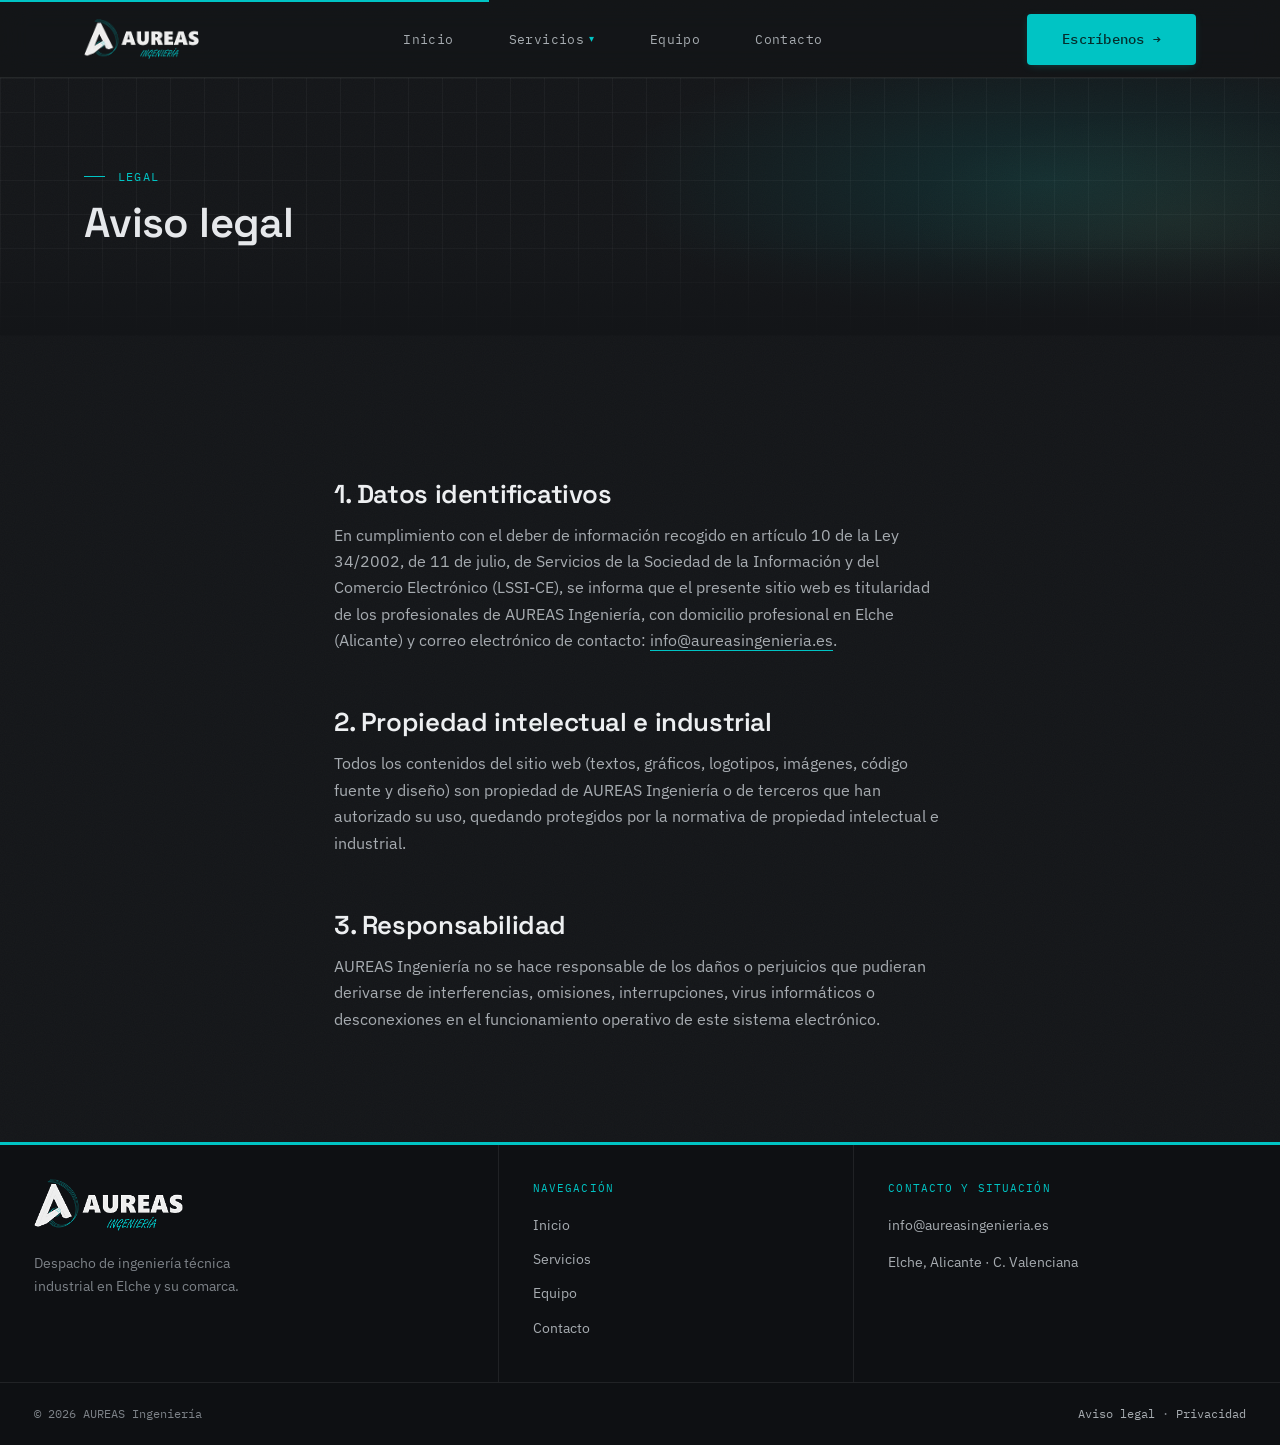
==== commit 620754a4: "Add files via upload" ====
--- a/aviso-legal/index.html
+++ b/aviso-legal/index.html
@@ -29,7 +29,7 @@
 <link rel="preconnect" href="https://fonts.gstatic.com" crossorigin>
 <link rel="stylesheet" href="https://fonts.googleapis.com/css2?family=Space+Grotesk:wght@500;600;700&family=IBM+Plex+Sans:wght@400;500;600&family=IBM+Plex+Mono:wght@400;500&display=swap">
 <link rel="preload" as="image" href="/assets/img/logo-aureas-light.png">
-<link rel="stylesheet" href="/assets/css/styles.css?v=4.0">
+<link rel="stylesheet" href="/assets/css/styles.css?v=4.3">
 </head>
 <body>
 <a class="skip-link" href="#contenido">Saltar al contenido</a>
@@ -140,6 +140,6 @@
     <span><a href="/aviso-legal/">Aviso legal</a> · <a href="/privacidad/">Privacidad</a></span>
   </div>
 </footer>
-<script src="/assets/js/main.js?v=4.0"></script>
+<script src="/assets/js/main.js?v=4.3"></script>
 </body>
 </html>
--- a/assets/css/styles.css
+++ b/assets/css/styles.css
@@ -130,8 +130,9 @@
 /* ============ HEADER ============ */
 .site-header{
   position:sticky;top:0;z-index:50;
-  background:rgba(19,21,24,.82);
-  backdrop-filter:saturate(140%) blur(12px);
+  background:rgba(19,21,24,.86);
+  backdrop-filter:saturate(140%) blur(14px);
+  -webkit-backdrop-filter:saturate(140%) blur(14px);
   border-bottom:1px solid var(--line);
 }
 .site-header::before{
@@ -139,49 +140,146 @@
   background:linear-gradient(90deg,var(--turquoise) 0%,var(--turquoise) 38.2%,transparent 38.2%);
 }
 .site-header__inner{
-  display:flex;align-items:center;justify-content:space-between;
-  gap:var(--sp-4);padding-block:var(--sp-2);
-}
-.brand{display:flex;align-items:center}
-.brand img{height:44px;width:auto}
-.brand__logo-full{height:44px}
+  display:grid;
+  grid-template-columns:auto 1fr auto;
+  align-items:center;
+  gap:var(--sp-4);
+  padding-block:12px;
+}
+.brand{
+  display:flex !important;
+  align-items:center;
+  justify-self:start;
+  flex-shrink:0 !important;
+}
+.brand img,
+.brand__logo-full{
+  height:40px;
+  width:auto;
+  max-width:145px;
+  object-fit:contain;
+  display:block;
+  transition:opacity .18s;
+}
 .brand:hover img{opacity:.85}
-@media (max-width:760px){.brand img,.brand__logo-full{height:36px}}
-
-.nav{display:flex;align-items:center;gap:var(--sp-5)}
-.nav__links{display:flex;gap:var(--sp-4)}
-.nav__links a{
+
+.nav{
+  display:contents;
+}
+.nav__links{
+  justify-self:center;
+  display:flex;
+  align-items:center;
+  gap:var(--sp-5);
+  margin:0;
+  padding:0;
+  list-style:none;
+}
+.nav__links li{
+  display:flex;
+  align-items:center;
+  margin:0;
+  padding:0;
+}
+.nav__links a,
+.nav-link--dropdown{
   position:relative;
-  font-family:var(--font-mono);font-size:.85rem;letter-spacing:.03em;
-  color:var(--text-soft);padding-block:var(--sp-1);
+  display:inline-flex;
+  align-items:center;
+  gap:5px;
+  font-family:var(--font-mono);
+  font-size:.84rem;
+  letter-spacing:.03em;
+  color:var(--text-soft);
+  padding-block:6px;
+  line-height:1;
+  vertical-align:middle;
   transition:color .18s var(--ease);
+  text-decoration:none;
 }
 .nav__links a::after{
-  content:'';position:absolute;left:0;right:100%;bottom:2px;height:2px;
+  content:'';position:absolute;left:0;right:100%;bottom:0;height:2px;
   background:var(--turquoise);transition:right .22s var(--ease);
 }
-.nav__links a:hover{color:var(--text)}
+.nav__links a:hover,
+.nav-link--dropdown:hover{color:var(--text)}
 .nav__links a:hover::after,
 .nav__links a[aria-current="page"]::after{right:0}
 .nav__links a[aria-current="page"]{color:var(--text)}
 
+/* Botón Escríbenos en cabecera: más estilizado y proporcionado */
+.nav__cta{
+  justify-self:end;
+  display:inline-flex;
+  align-items:center;
+  gap:6px;
+  font-family:var(--font-mono);
+  font-size:.78rem;
+  font-weight:500;
+  letter-spacing:.03em;
+  padding:7px 15px;
+  border-radius:var(--radius);
+  background:var(--turquoise);
+  color:#042e2d;
+  border:1px solid rgba(0,196,196,0.6);
+  box-shadow:0 2px 10px -3px rgba(0,196,196,0.35);
+  transition:transform .18s var(--ease),background .18s var(--ease),box-shadow .18s var(--ease);
+  white-space:nowrap;
+  text-decoration:none;
+}
+.nav__cta:hover{
+  background:#00dede;
+  transform:translateY(-1px);
+  box-shadow:0 4px 16px -4px rgba(0,196,196,0.55);
+  color:#032221;
+}
+.nav__cta .btn__arrow{
+  font-size:.82rem;
+  display:inline-block;
+  transition:transform .18s var(--ease);
+}
+.nav__cta:hover .btn__arrow{transform:translateX(3px)}
+
 .nav-toggle{
-  display:none;background:none;
-  border:1.5px solid var(--line-strong);border-radius:var(--radius);
-  padding:var(--sp-1) var(--sp-2);
-  font-family:var(--font-mono);font-size:.82rem;color:var(--text);
-  cursor:pointer;
-}
-@media (max-width:760px){
+  display:none;
+}
+
+/* Modo Móvil / Tablet */
+@media (max-width:860px){
+  .site-header__inner{
+    display:flex;
+    align-items:center;
+    justify-content:space-between;
+    padding-block:10px;
+  }
+  .brand{
+    display:flex !important;
+    flex-shrink:0 !important;
+  }
+  .brand img,
+  .brand__logo-full{
+    height:32px;
+    max-width:120px;
+  }
+  .nav{
+    display:flex;
+    align-items:center;
+    gap:var(--sp-2);
+  }
+  .nav__cta{
+    display:none !important;
+  }
   .nav__links{
     position:absolute;inset:100% 0 auto 0;background:var(--bg-soft);
     border-bottom:1px solid var(--line-strong);
-    flex-direction:column;gap:0;padding:var(--sp-2) var(--sp-4) var(--sp-3);
+    flex-direction:column;align-items:stretch;gap:0;padding:var(--sp-2) var(--sp-4) var(--sp-3);
     display:none;box-shadow:var(--shadow-soft);
     z-index:100;
   }
   .nav__links.is-open{display:flex}
-  .nav__links a{
+  .nav__links li{display:block;width:100%}
+  .nav__links a,
+  .nav-link--dropdown{
     padding-block:14px;
     border-bottom:1px solid var(--line);
     width:100%;
@@ -191,13 +289,19 @@
   }
   .nav__links li:last-child a{border-bottom:none}
   .nav__links a::after{display:none}
-  .nav__cta{display:none}
   .nav-toggle{
-    display:inline-flex;
+    display:inline-flex !important;
     align-items:center;
     justify-content:center;
-    min-height:38px;
-    padding:var(--sp-1) var(--sp-3);
+    background:none;
+    border:1.5px solid var(--line-strong);
+    border-radius:var(--radius);
+    padding:6px 14px;
+    font-family:var(--font-mono);
+    font-size:.82rem;
+    color:var(--text);
+    cursor:pointer;
+    min-height:36px;
     -webkit-tap-highlight-color:transparent;
   }
 }
@@ -393,10 +497,40 @@
 }
 .cred-item__v{font-size:.95rem;color:var(--text);line-height:1.4}
 @media (max-width:760px){
-  .cred-strip__inner{grid-template-columns:1fr}
-  .cred-item{border-left:none;padding-left:0;border-top:1px solid var(--line);padding-block:var(--sp-3)}
-  .cred-item:first-child{border-top:none}
-  .cred-item::before{display:none}
+  .cred-strip{
+    padding-block:var(--sp-2);
+  }
+  .cred-strip__inner{
+    grid-template-columns:1fr;
+    max-width:460px;
+    margin-inline:auto;
+    padding-inline:var(--sp-3);
+  }
+  .cred-item{
+    border-left:none;
+    border-top:1px solid var(--line);
+    padding:var(--sp-3) var(--sp-2);
+    text-align:center;
+    align-items:center;
+    justify-content:center;
+  }
+  .cred-item:first-child{
+    border-top:none;
+  }
+  .cred-item::before{
+    display:none;
+  }
+  .cred-item__k{
+    font-size:.68rem;
+    letter-spacing:.12em;
+    margin-bottom:3px;
+    text-align:center;
+  }
+  .cred-item__v{
+    font-size:.90rem;
+    text-align:center;
+    line-height:1.45;
+  }
 }
 
 /* ============ SECCIONES ============ */
@@ -412,7 +546,7 @@
   overflow:hidden;
   clip-path:inset(0);
   -webkit-clip-path:inset(0);
-  background:radial-gradient(ellipse 85% 65% at 50% 50%, #181c22 0%, var(--bg) 100%);
+  background:radial-gradient(ellipse 90% 70% at 50% 50%, #15191f 0%, #0d0f12 100%);
   border-block:1px solid var(--line);
 }
 .section--mist::before{
@@ -421,8 +555,8 @@
     linear-gradient(rgba(0,196,196,.045) 1px, transparent 1px),
     linear-gradient(90deg, rgba(0,196,196,.045) 1px, transparent 1px);
   background-size:40px 40px;
-  -webkit-mask-image:radial-gradient(ellipse 80% 70% at 50% 50%, #000 35%, transparent 88%);
-  mask-image:radial-gradient(ellipse 80% 70% at 50% 50%, #000 35%, transparent 88%);
+  -webkit-mask-image:radial-gradient(ellipse 85% 75% at 50% 50%, #000 35%, transparent 90%);
+  mask-image:radial-gradient(ellipse 85% 75% at 50% 50%, #000 35%, transparent 90%);
   animation:mesh-pulse 14s ease-in-out infinite alternate;
 }
 @keyframes mesh-pulse{
@@ -430,12 +564,13 @@
   100%{opacity:.95;transform:scale(1.02)}
 }
 .section--mist::after{
-  content:'';position:absolute;top:50%;right:-240px;
+  content:'';position:absolute;top:50%;right:-180px;
   width:960px;height:960px;border-radius:50%;
   transform:translateY(-50%);
   background:
-    radial-gradient(circle at center, rgba(0,196,196,.14) 0%, transparent 60%),
-    repeating-radial-gradient(circle at center, transparent 0 46px, rgba(0,196,196,.06) 46px 47.5px, transparent 47.5px 92px, rgba(217,180,91,.045) 92px 93.5px);
+    radial-gradient(circle at center, rgba(0,196,196,.16) 0%, transparent 60%),
+    radial-gradient(circle at 10% 20%, rgba(217,180,91,.08) 0%, transparent 40%),
+    repeating-radial-gradient(circle at center, transparent 0 46px, rgba(0,196,196,.07) 46px 47.5px, transparent 47.5px 92px, rgba(217,180,91,.055) 92px 93.5px);
   pointer-events:none;
   animation:rings-breathe 14s ease-in-out infinite;
 }
@@ -453,7 +588,7 @@
     right:-40px;
     width:min(75vw,300px);
     height:min(75vw,300px);
-    opacity:.3;
+    opacity:.35;
   }
 }
 
@@ -1105,73 +1240,122 @@
 }
 
 /* =========================================================
-   PROCESO — carrusel horizontal deslizable
+   PROCESO — cuadrícula en escritorio / deslizable en móvil
    ========================================================= */
 .seq{position:relative}
-.seq__track{
-  display:flex;gap:var(--sp-4);
-  overflow-x:auto;scroll-snap-type:x mandatory;
-  scroll-behavior:smooth;
-  padding-bottom:var(--sp-3);
-  scrollbar-width:none;-ms-overflow-style:none;
-}
-.seq__track::-webkit-scrollbar{display:none}
-.seq__slide{
-  flex:0 0 min(100%,460px);
-  scroll-snap-align:start;
-  background:linear-gradient(155deg, rgba(30,34,42,0.92) 0%, rgba(18,20,24,0.96) 100%);
-  backdrop-filter:blur(10px);
-  -webkit-backdrop-filter:blur(10px);
-  border:1px solid var(--line-strong);
-  border-top:1px solid rgba(255,255,255,0.14);
-  border-radius:var(--radius);
-  padding:var(--sp-5);
-  box-shadow:var(--shadow-soft);
-  transition:border-color .3s var(--ease),opacity .4s var(--ease),transform .3s var(--ease),box-shadow .3s var(--ease);
-  opacity:.65;
-  position:relative;
-}
-.seq__slide.is-current{
-  opacity:1;
-  border-color:rgba(0,196,196,0.5);
-  box-shadow:0 14px 36px -12px rgba(0,0,0,0.85), 0 0 30px -8px rgba(0,196,196,0.22);
-  transform:translateY(-2px);
-}
-.seq__slide:hover{
-  opacity:1;
-  border-color:rgba(0,196,196,0.4);
-}
-.seq__slide-num{
-  font-family:var(--font-mono);font-size:3.2rem;line-height:1;
-  color:transparent;-webkit-text-stroke:1.2px rgba(0,196,196,.5);
-  margin-bottom:var(--sp-3);
-  letter-spacing:-.03em;
-  transition:color .3s var(--ease), -webkit-text-stroke .3s var(--ease), text-shadow .3s var(--ease);
-}
-.seq__slide.is-current .seq__slide-num{
-  -webkit-text-stroke:1.2px var(--turquoise);
-  text-shadow:0 0 24px rgba(0,196,196,0.45);
-}
-.seq__slide h3{font-size:var(--text-h3);margin-bottom:var(--sp-2)}
-.seq__slide p{color:var(--text-soft);margin-bottom:0;line-height:1.65}
-
-.seq__rail{display:flex;gap:var(--sp-1);margin-top:var(--sp-3)}
-.seq__dot{
-  flex:1;height:3px;border:0;padding:0;cursor:pointer;
-  background:var(--line);border-radius:2px;overflow:hidden;position:relative;
-}
-.seq__dot::after{
-  content:'';position:absolute;inset:0;width:0;
-  background:linear-gradient(90deg,var(--turquoise),var(--gold));
-}
-.seq__dot.is-current::after{width:100%;transition:width .3s var(--ease)}
-.seq__dot.is-running::after{width:100%;transition:width var(--seq-dur,6s) linear}
-.seq__hint{
-  margin-top:var(--sp-2);
-  font-family:var(--font-mono);font-size:.72rem;color:var(--text-muted);
-}
-@media (max-width:760px){
-  .seq__slide{flex-basis:86%;padding:var(--sp-4)}
+
+/* Vista Escritorio (Pantallas >= 880px): Cuadrícula fluida de 3 columnas */
+@media (min-width: 880px){
+  .seq__track{
+    display:grid;
+    grid-template-columns:repeat(3, 1fr);
+    gap:var(--sp-4);
+    overflow:visible;
+    padding-bottom:0;
+  }
+  .seq__slide{
+    flex:none;
+    opacity:1;
+    height:100%;
+    display:flex;
+    flex-direction:column;
+    background:linear-gradient(155deg, rgba(30,34,42,0.92) 0%, rgba(18,20,24,0.96) 100%);
+    backdrop-filter:blur(12px);
+    -webkit-backdrop-filter:blur(12px);
+    border:1px solid var(--line-strong);
+    border-top:1px solid rgba(0,196,196,0.35);
+    border-radius:var(--radius);
+    padding:var(--sp-5);
+    box-shadow:var(--shadow-soft);
+    position:relative;
+    transition:border-color .3s var(--ease), transform .3s var(--ease), box-shadow .3s var(--ease);
+  }
+  .seq__slide:hover{
+    transform:translateY(-5px);
+    border-color:rgba(0,196,196,0.6);
+    box-shadow:0 18px 45px -10px rgba(0,0,0,0.85), 0 0 35px -8px rgba(0,196,196,0.25);
+  }
+  .seq__slide:not(:last-child)::after{
+    content:'→';
+    position:absolute;
+    top:var(--sp-5);
+    right:calc(var(--sp-4) * -0.65);
+    font-family:var(--font-mono);
+    font-size:1.1rem;
+    color:rgba(0,196,196,0.45);
+    z-index:3;
+    pointer-events:none;
+  }
+  .seq__slide-num{
+    font-family:var(--font-mono);font-size:3.2rem;line-height:1;
+    color:transparent;-webkit-text-stroke:1.2px rgba(0,196,196,.55);
+    margin-bottom:var(--sp-3);
+    letter-spacing:-.03em;
+    transition:color .3s var(--ease), -webkit-text-stroke .3s var(--ease), text-shadow .3s var(--ease);
+  }
+  .seq__slide:hover .seq__slide-num{
+    -webkit-text-stroke:1.2px var(--turquoise);
+    text-shadow:0 0 24px rgba(0,196,196,0.55);
+  }
+  .seq__slide h3{font-size:var(--text-h3);margin-bottom:var(--sp-2)}
+  .seq__slide p{color:var(--text-soft);margin-bottom:0;line-height:1.65}
+  .seq__rail{display:none}
+}
+
+/* Vista Móvil y Tablet (< 880px): Carrusel horizontal deslizable con puntos */
+@media (max-width: 879px){
+  .seq__track{
+    display:flex;gap:var(--sp-3);
+    overflow-x:auto;scroll-snap-type:x mandatory;
+    scroll-behavior:smooth;
+    padding-bottom:var(--sp-3);
+    scrollbar-width:none;-ms-overflow-style:none;
+    -webkit-overflow-scrolling:touch;
+  }
+  .seq__track::-webkit-scrollbar{display:none}
+  .seq__slide{
+    flex:0 0 85%;
+    scroll-snap-align:start;
+    background:linear-gradient(155deg, rgba(30,34,42,0.92) 0%, rgba(18,20,24,0.96) 100%);
+    backdrop-filter:blur(10px);
+    -webkit-backdrop-filter:blur(10px);
+    border:1px solid var(--line-strong);
+    border-top:1px solid rgba(255,255,255,0.14);
+    border-radius:var(--radius);
+    padding:var(--sp-4);
+    box-shadow:var(--shadow-soft);
+    transition:border-color .3s var(--ease),opacity .4s var(--ease),transform .3s var(--ease),box-shadow .3s var(--ease);
+    opacity:.65;
+    position:relative;
+  }
+  .seq__slide.is-current{
+    opacity:1;
+    border-color:rgba(0,196,196,0.5);
+    box-shadow:0 14px 36px -12px rgba(0,0,0,0.85), 0 0 30px -8px rgba(0,196,196,0.22);
+    transform:translateY(-2px);
+  }
+  .seq__slide-num{
+    font-family:var(--font-mono);font-size:2.8rem;line-height:1;
+    color:transparent;-webkit-text-stroke:1.2px rgba(0,196,196,.5);
+    margin-bottom:var(--sp-2);
+  }
+  .seq__slide.is-current .seq__slide-num{
+    -webkit-text-stroke:1.2px var(--turquoise);
+    text-shadow:0 0 20px rgba(0,196,196,0.45);
+  }
+  .seq__slide h3{font-size:var(--text-h3);margin-bottom:var(--sp-2)}
+  .seq__slide p{color:var(--text-soft);margin-bottom:0;line-height:1.6}
+  .seq__rail{display:flex;gap:var(--sp-1);margin-top:var(--sp-3)}
+  .seq__dot{
+    flex:1;height:3px;border:0;padding:0;cursor:pointer;
+    background:var(--line);border-radius:2px;overflow:hidden;position:relative;
+  }
+  .seq__dot::after{
+    content:'';position:absolute;inset:0;width:0;
+    background:linear-gradient(90deg,var(--turquoise),var(--gold));
+  }
+  .seq__dot.is-current::after{width:100%;transition:width .3s var(--ease)}
+  .seq__dot.is-running::after{width:100%;transition:width var(--seq-dur,6s) linear}
 }
 
 /* =========================================================
@@ -1254,34 +1438,15 @@
 
 /* ============ ESCENARIO DE LA ÓRBITA ============ */
 .orbit-stage{
-  position:relative;padding-block:var(--sp-5);
+  position:relative;
+  padding-block:var(--sp-4);
   isolation:isolate;
-  overflow:hidden;
-  clip-path:inset(0);
-  -webkit-clip-path:inset(0);
 }
 @media (max-width:760px){
-  .orbit-stage{padding-block:var(--sp-4)}
+  .orbit-stage{padding-block:var(--sp-3)}
   .orbit-stage__deco{
     width:min(94vw,380px);
   }
-}
-.orbit-stage::before{
-  content:'';position:absolute;inset:-10% -20%;z-index:-2;pointer-events:none;
-  background:
-    radial-gradient(ellipse 46% 52% at 50% 50%,rgba(0,196,196,.12),transparent 68%),
-    radial-gradient(ellipse 30% 34% at 50% 50%,rgba(217,180,91,.07),transparent 70%),
-    radial-gradient(ellipse 35% 60% at 2% 50%,rgba(0,196,196,.13),transparent 74%),
-    radial-gradient(ellipse 35% 60% at 98% 50%,rgba(217,180,91,.10),transparent 74%);
-  animation:stage-breathe 12s ease-in-out infinite;
-}
-@keyframes stage-breathe{0%,100%{opacity:.6}50%{opacity:1}}
-.orbit-stage::after{
-  content:'';position:absolute;inset:0;z-index:-2;pointer-events:none;
-  background-image:radial-gradient(rgba(255,255,255,.055) 1px,transparent 1px);
-  background-size:26px 26px;
-  -webkit-mask-image:radial-gradient(ellipse 55% 60% at 50% 50%,#000 20%,transparent 78%);
-  mask-image:radial-gradient(ellipse 55% 60% at 50% 50%,#000 20%,transparent 78%);
 }
 .orbit-stage__deco{
   position:absolute;top:50%;left:50%;z-index:-1;
@@ -1300,23 +1465,58 @@
   transform-origin:500px 500px;transform-box:view-box;
   animation:orbit-spin 260s linear infinite reverse;
 }
-@media (prefers-reduced-motion:reduce){
-  .orbit-stage::before{animation:none}
-  .orbit-stage__deco .deco-spin,.orbit-stage__deco .deco-spin-rev{animation:none}
-  .star, .star--dot, .shooting-star{animation:none!important;opacity:.35}
-  .shooting-star{display:none}
-}
-
-/* ============ COSMOS & ESTRELLAS EN LA ÓRBITA ============ */
+
+/* ============ SECCIÓN GALAXIA DE ANCHO COMPLETO ============ */
+.section--galaxy{
+  position:relative;
+  overflow:hidden;
+  background:linear-gradient(180deg, #101215 0%, #0d0f12 50%, #101215 100%);
+  padding-block:var(--sp-6);
+}
+
+.section--galaxy::before{
+  content:'';
+  position:absolute;
+  inset:0;
+  z-index:0;
+  pointer-events:none;
+  background:
+    radial-gradient(ellipse 54% 60% at 50% 50%, rgba(0,196,196,.15) 0%, transparent 68%),
+    radial-gradient(ellipse 36% 42% at 50% 50%, rgba(217,180,91,.10) 0%, transparent 70%),
+    radial-gradient(circle 600px at 0% 50%, rgba(0,196,196,.16) 0%, transparent 72%),
+    radial-gradient(circle 600px at 100% 50%, rgba(217,180,91,.14) 0%, transparent 72%);
+  animation:stage-breathe 12s ease-in-out infinite;
+}
+
+.section--galaxy::after{
+  content:'';
+  position:absolute;
+  inset:0;
+  z-index:0;
+  pointer-events:none;
+  background-image:radial-gradient(rgba(255,255,255,.055) 1px, transparent 1px);
+  background-size:28px 28px;
+  -webkit-mask-image:radial-gradient(ellipse 80% 75% at 50% 50%, #000 20%, transparent 92%);
+  mask-image:radial-gradient(ellipse 80% 75% at 50% 50%, #000 20%, transparent 92%);
+}
+
+.section--galaxy .container{
+  position:relative;
+  z-index:2;
+}
+
+/* Cosmos y Estrellas extendidas a toda la franja (100% viewport width) */
 .orbit-cosmos{
   position:absolute;
   inset:0;
+  width:100%;
+  height:100%;
   pointer-events:none;
-  z-index:-1;
+  z-index:1;
   overflow:hidden;
 }
 
-/* Flancos laterales de telemetría técnica */
+/* Flancos laterales de telemetría técnica anclados a los extremos */
 .orbit-flank{
   position:absolute;
   top:50%;
@@ -1326,11 +1526,11 @@
   gap:var(--sp-3);
   pointer-events:none;
   user-select:none;
-  opacity:.65;
+  opacity:.72;
   transition:opacity .3s var(--ease);
 }
-.orbit-flank--left{left:clamp(12px, 3.5vw, 64px)}
-.orbit-flank--right{right:clamp(12px, 3.5vw, 64px);flex-direction:row-reverse}
+.orbit-flank--left{left:clamp(20px, 4vw, 100px)}
+.orbit-flank--right{right:clamp(20px, 4vw, 100px);flex-direction:row-reverse}
 
 .orbit-ruler{
   display:flex;
@@ -1387,7 +1587,7 @@
   .orbit-flank{display:none}
 }
 
-/* Estrellas titilantes */
+/* Estrellas titilantes distribuidas por TODO el ancho de la franja (0% a 100%) */
 .star{
   position:absolute;
   color:rgba(217,180,91,0.75);
@@ -1397,21 +1597,36 @@
   animation:star-twinkle 4s ease-in-out infinite alternate;
   user-select:none;
 }
-.star--far-left-top{top:8%;left:4%;font-size:12px;color:rgba(0,196,196,.85);animation-delay:1.5s}
-.star--far-left-mid{top:52%;left:3%;font-size:9px;color:rgba(242,223,167,.8);animation-delay:.3s}
-.star--far-left-bot{bottom:12%;left:5%;font-size:11px;color:rgba(217,180,91,.85);animation-delay:2.7s}
-
-.star--far-right-top{top:10%;right:4%;font-size:13px;color:rgba(242,223,167,.9);animation-delay:.9s}
-.star--far-right-mid{top:48%;right:3%;font-size:10px;color:rgba(0,196,196,.85);animation-delay:2.2s}
-.star--far-right-bot{bottom:14%;right:5%;font-size:12px;color:rgba(217,180,91,.8);animation-delay:1.7s}
-
-.star--1{top:14%;left:16%;font-size:13px;color:rgba(242,223,167,0.9);animation-delay:0s}
-.star--2{top:24%;right:15%;font-size:11px;color:rgba(0,196,196,0.85);animation-delay:1.3s}
-.star--3{bottom:20%;left:14%;font-size:10px;color:rgba(217,180,91,0.8);animation-delay:2.1s}
-.star--4{bottom:22%;right:12%;font-size:14px;color:rgba(242,223,167,0.95);animation-delay:0.7s}
-.star--5{top:42%;left:9%;font-size:9px;color:rgba(0,196,196,0.75);animation-delay:2.8s}
-.star--6{bottom:38%;right:9%;font-size:11px;color:rgba(217,180,91,0.85);animation-delay:1.9s}
-
+
+/* Extremo izquierdo */
+.star--edge-left-1{top:10%;left:2.5%;font-size:13px;color:rgba(0,196,196,.9);animation-delay:.4s}
+.star--edge-left-2{top:46%;left:1.8%;font-size:9px;color:rgba(242,223,167,.8);animation-delay:1.8s}
+.star--edge-left-3{bottom:14%;left:3.2%;font-size:11px;color:rgba(217,180,91,.85);animation-delay:2.9s}
+
+/* Flanco izquierdo intermedio */
+.star--mid-left-1{top:18%;left:9%;font-size:12px;color:rgba(242,223,167,.85);animation-delay:1.4s}
+.star--mid-left-2{bottom:26%;left:7.5%;font-size:10px;color:rgba(0,196,196,.75);animation-delay:.6s}
+.star--mid-left-3{top:58%;left:12%;font-size:9px;color:rgba(217,180,91,.75);animation-delay:2.2s}
+
+/* Zona central */
+.star--1{top:12%;left:22%;font-size:13px;color:rgba(242,223,167,0.9);animation-delay:0s}
+.star--2{top:22%;right:22%;font-size:11px;color:rgba(0,196,196,0.85);animation-delay:1.3s}
+.star--3{bottom:18%;left:20%;font-size:10px;color:rgba(217,180,91,0.8);animation-delay:2.1s}
+.star--4{bottom:20%;right:19%;font-size:14px;color:rgba(242,223,167,0.95);animation-delay:0.7s}
+.star--5{top:38%;left:17%;font-size:9px;color:rgba(0,196,196,0.75);animation-delay:2.8s}
+.star--6{bottom:34%;right:17%;font-size:11px;color:rgba(217,180,91,0.85);animation-delay:1.9s}
+
+/* Flanco derecho intermedio */
+.star--mid-right-1{top:20%;right:9%;font-size:12px;color:rgba(0,196,196,.85);animation-delay:2.1s}
+.star--mid-right-2{bottom:28%;right:7.5%;font-size:11px;color:rgba(217,180,91,.85);animation-delay:1.7s}
+.star--mid-right-3{top:62%;right:12%;font-size:9px;color:rgba(242,223,167,.75);animation-delay:.9s}
+
+/* Extremo derecho */
+.star--edge-right-1{top:12%;right:2.5%;font-size:13px;color:rgba(242,223,167,.9);animation-delay:1.1s}
+.star--edge-right-2{top:50%;right:1.8%;font-size:10px;color:rgba(0,196,196,.85);animation-delay:2.5s}
+.star--edge-right-3{bottom:16%;right:3%;font-size:12px;color:rgba(217,180,91,.8);animation-delay:.8s}
+
+/* Puntos luminosos */
 .star--dot{
   position:absolute;
   width:3.5px;height:3.5px;
@@ -1419,12 +1634,14 @@
   background:rgba(255,255,255,0.85);
   box-shadow:0 0 6px rgba(0,196,196,0.85), 0 0 12px rgba(242,223,167,0.5);
 }
-.dot--far-left{top:32%;left:5%;animation:star-twinkle 3.5s ease-in-out infinite alternate;animation-delay:1.9s}
-.dot--far-right{bottom:32%;right:5%;animation:star-twinkle 4.2s ease-in-out infinite alternate;animation-delay:.8s}
-.dot--1{top:19%;left:28%;animation:star-twinkle 3.2s ease-in-out infinite alternate;animation-delay:.5s}
-.dot--2{top:16%;right:26%;animation:star-twinkle 4.5s ease-in-out infinite alternate;animation-delay:1.8s}
-.dot--3{bottom:15%;left:25%;animation:star-twinkle 3.8s ease-in-out infinite alternate;animation-delay:2.4s}
-.dot--4{bottom:14%;right:24%;animation:star-twinkle 4.1s ease-in-out infinite alternate;animation-delay:1.1s}
+.dot--edge-left-1{top:24%;left:1.5%;animation:star-twinkle 3.5s ease-in-out infinite alternate;animation-delay:1.9s}
+.dot--edge-left-2{bottom:36%;left:4%;animation:star-twinkle 4.2s ease-in-out infinite alternate;animation-delay:.8s}
+.dot--1{top:16%;left:29%;animation:star-twinkle 3.2s ease-in-out infinite alternate;animation-delay:.5s}
+.dot--2{top:14%;right:28%;animation:star-twinkle 4.5s ease-in-out infinite alternate;animation-delay:1.8s}
+.dot--3{bottom:22%;left:31%;animation:star-twinkle 3.8s ease-in-out infinite alternate;animation-delay:2.4s}
+.dot--4{bottom:24%;right:30%;animation:star-twinkle 4.1s ease-in-out infinite alternate;animation-delay:1.1s}
+.dot--edge-right-1{top:26%;right:1.5%;animation:star-twinkle 3.6s ease-in-out infinite alternate;animation-delay:2.1s}
+.dot--edge-right-2{bottom:38%;right:4%;animation:star-twinkle 4.4s ease-in-out infinite alternate;animation-delay:1.3s}
 
 @keyframes star-twinkle{
   0%{opacity:.25;transform:scale(0.85)}
@@ -1432,7 +1649,7 @@
   100%{opacity:.35;transform:scale(0.9)}
 }
 
-/* Estrellas fugaces sincronizadas con el ciclo del destello áureo (8.5s) */
+/* Estrellas fugaces sincronizadas */
 .shooting-star{
   position:absolute;
   height:2px;
@@ -1490,7 +1707,7 @@
   100%{opacity:0;transform:translate(-120px, 90px) rotate(-38deg) scaleX(1.2)}
 }
 
-/* Estrella fugaz 4: cruza el flanco izquierdo lejano */
+/* Estrella fugaz 4: cruza el flanco izquierdo */
 .shooting-star--4{
   top:28%;
   left:8%;
@@ -1504,6 +1721,44 @@
   2%{opacity:1;transform:translate(-40px, 30px) rotate(-32deg) scaleX(1)}
   6.5%{opacity:0;transform:translate(-110px, 80px) rotate(-32deg) scaleX(1.3)}
   100%{opacity:0;transform:translate(-110px, 80px) rotate(-32deg) scaleX(1.3)}
+}
+
+/* Estrella fugaz 5: extremo izquierdo panorámico */
+.shooting-star--wide-left{
+  top:8%;
+  left:2%;
+  width:180px;
+  transform:rotate(-30deg);
+  animation:shooting-wide-l 8.5s var(--ease) infinite;
+  animation-delay:4.8s;
+}
+@keyframes shooting-wide-l{
+  0%{opacity:0;transform:translate(0, 0) rotate(-30deg) scaleX(0.1)}
+  2%{opacity:1;transform:translate(-60px, 35px) rotate(-30deg) scaleX(1)}
+  6.5%{opacity:0;transform:translate(-150px, 85px) rotate(-30deg) scaleX(1.4)}
+  100%{opacity:0;transform:translate(-150px, 85px) rotate(-30deg) scaleX(1.4)}
+}
+
+/* Estrella fugaz 6: extremo derecho panorámico */
+.shooting-star--wide-right{
+  top:55%;
+  right:3%;
+  width:170px;
+  transform:rotate(-45deg);
+  animation:shooting-wide-r 8.5s var(--ease) infinite;
+  animation-delay:6.0s;
+}
+@keyframes shooting-wide-r{
+  0%{opacity:0;transform:translate(0, 0) rotate(-45deg) scaleX(0.1)}
+  2%{opacity:1;transform:translate(-55px, 55px) rotate(-45deg) scaleX(1)}
+  6.5%{opacity:0;transform:translate(-140px, 140px) rotate(-45deg) scaleX(1.3)}
+  100%{opacity:0;transform:translate(-140px, 140px) rotate(-45deg) scaleX(1.3)}
+}
+
+@media (prefers-reduced-motion:reduce){
+  .section--galaxy::before{animation:none}
+  .star, .star--dot, .shooting-star{animation:none!important;opacity:.35}
+  .shooting-star{display:none}
 }
 
 /* ============ CABECERA DE PÁGINAS SECUNDARIAS ============ */
@@ -1677,12 +1932,18 @@
   align-items:center;
   gap:5px;
   cursor:pointer;
+  line-height:1;
 }
 .dropdown-chevron{
-  font-size:.65rem;
+  font-size:.60rem;
+  line-height:1;
+  display:inline-flex;
+  align-items:center;
+  justify-content:center;
+  color:var(--turquoise);
   transition:transform .2s var(--ease);
-  color:var(--turquoise);
-  display:inline-block;
+  margin-top:-2px;
+  vertical-align:middle;
 }
 .nav-item--dropdown:hover .dropdown-chevron,
 .nav-item--dropdown.is-open .dropdown-chevron{
